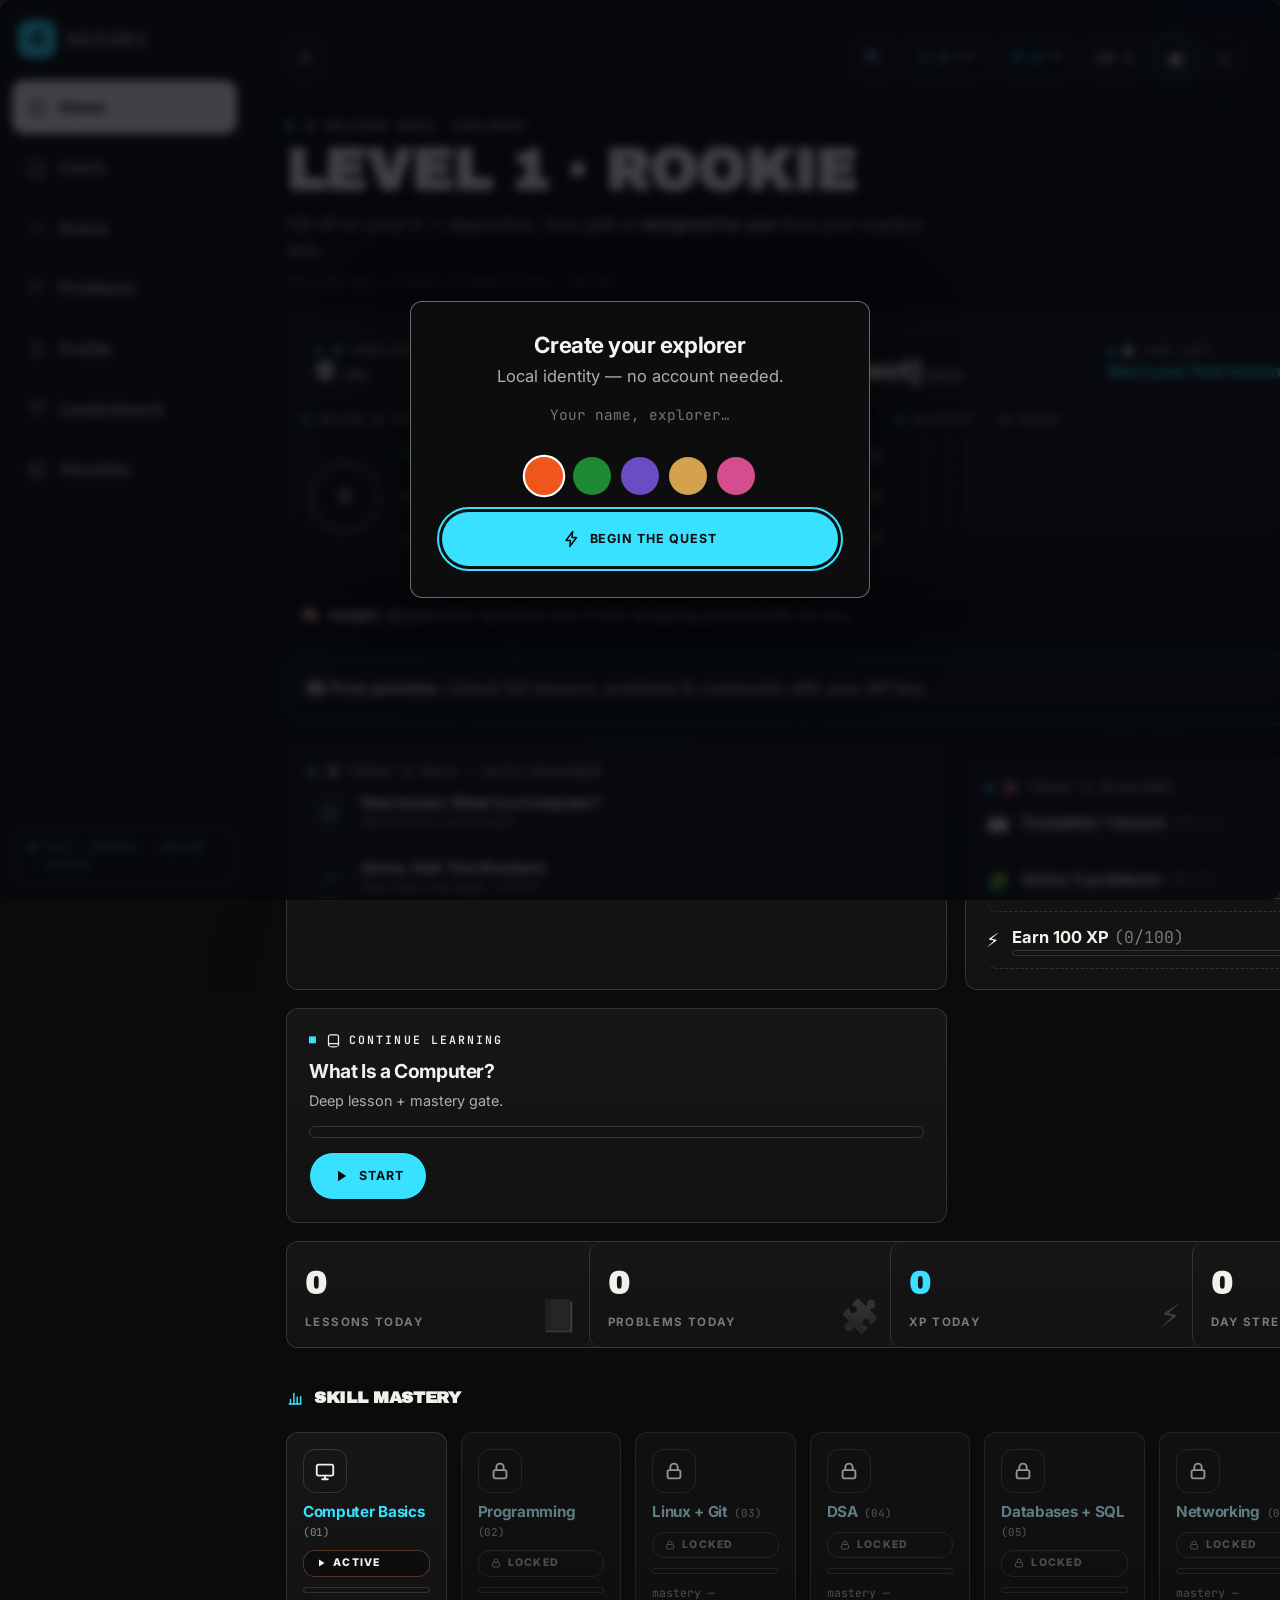
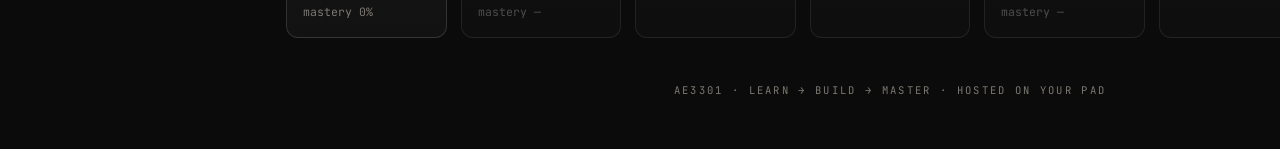
==== index.html @ 1d595b94 "Add visualization scripts to index.html Added additional script tags for visualization engines and a" ====
<!DOCTYPE html>
<html lang="en">
<head>
<meta charset="UTF-8" />
<meta name="viewport" content="width=device-width, initial-scale=1, viewport-fit=cover" />
<meta name="theme-color" content="#05070d" />
<meta name="description" content="IT QUEST — adaptive, visual, community-ready IT learning platform." />
<title>AE3301 — Learn. Build. Master.</title>
<link rel="icon" href="data:image/svg+xml,%3Csvg xmlns='http://www.w3.org/2000/svg' viewBox='0 0 48 48'%3E%3Cpath d='M24 3 42 13.5v21L24 45 6 34.5v-21z' fill='%230a1120' stroke='%2338e1ff' stroke-width='3'/%3E%3Cpath d='M26 12 16 26h6l-2 10 10-14h-6z' fill='%23ffc861'/%3E%3C/svg%3E" />
<link rel="preconnect" href="https://fonts.googleapis.com" />
<link rel="preconnect" href="https://fonts.gstatic.com" crossorigin />
<link href="https://fonts.googleapis.com/css2?family=Archivo+Black&family=Inter:wght@400;500;600;700;800&family=JetBrains+Mono:wght@500;700&display=swap" rel="stylesheet" />
<link rel="stylesheet" href="css/styles.css" />
<link rel="stylesheet" href="css/polish.css" /> 
<link rel="stylesheet" href="css/fix.css" />
</head>
<body>
<div id="app"></div>
<noscript>IT QUEST needs JavaScript enabled.</noscript>
<script>
window.addEventListener('error', function (e) {
  var d = document.createElement('div');
  d.style.cssText = 'position:fixed;left:12px;right:12px;bottom:12px;z-index:9999;background:#2a0f16;border:1px solid #ff5d73;color:#ffd7dd;padding:14px 16px;border-radius:12px;font:14px/1.5 monospace';
  d.textContent = 'ERROR: ' + (e.message || '?') + ' | file: ' + (e.filename || '?').split('/').pop() + ' | line ' + (e.lineno || '?');
  document.body.appendChild(d);
}, true);
</script>
<script>
setInterval(function(){ if(document.title.indexOf('IT QUEST')>-1){ document.title=document.title.replace('IT QUEST','AE3301'); } },400);
</script>
<script>
try{var k='itq2:save',d=JSON.parse(localStorage.getItem(k)||'null');if(d&&d.s&&d.s.accent==='#38e1ff'){d.s.accent='#f0561c';localStorage.setItem(k,JSON.stringify(d));}}catch(e){}
</script>
<script type="module" src="js/pages.js"></script>
<script type="module" src="js/social.js"></script>
<script type="module" src="js/community.js"></script>
<script src="js/fix.js"></script>
<script type="module" src="js/roadmap.js"></script>
<script type="module" src="js/missions.js"></script>
<script type="module" src="js/motion.js"></script>
<script type="module" src="js/palette.js"></script>
<script type="module" src="js/board.js"></script>
<script type="module" src="js/problems.js"></script>
<script type="module" src="js/lead2.js"></script>
<script type="module" src="js/live.js"></script>
<script type="module" src="js/gate.js"></script>
<script type="module" src="js/hub.js"></script>
<script type="module" src="js/toc.js"></script>
<script src="js/viz-engine.js"></script>
<script src="js/viz-array.js"></script>
<script src="js/viz-tree.js"></script>
<script src="js/viz-code.js"></script>
<script type="module" src="js/viz-algos.js"></script>
<script type="module" src="js/auth.js"></script>
</body>
</html>
---- css/styles.css ----
/* ============ IT QUEST v2 — design system (A) ============ */
:root{--bg0:#05070d;--bg1:#0a101c;--panel:#0e1626;--panel2:#101a2e;--panel3:#152238;--line:#1d2a42;--line2:#16233a;--ink:#e8eef7;--dim:#9fb0c8;--faint:#6f81a0;--cyan:#38e1ff;--blue:#3f7bff;--violet:#8b7bff;--gold:#ffc861;--green:#3ddc97;--red:#ff5d73;--flame:#ff9f43;--pink:#ff7ab8;--acc:#38e1ff;--fd:'Sora',system-ui,sans-serif;--fb:'Atkinson Hyperlegible',system-ui,sans-serif;--fm:'JetBrains Mono',ui-monospace,monospace;--r:16px;--touch:48px}
*{margin:0;padding:0;box-sizing:border-box}
body{background:var(--bg0);color:var(--ink);font-family:var(--fb);font-size:16.5px;line-height:1.6;min-height:100dvh;overflow-x:hidden}
body::before{content:"";position:fixed;inset:0;z-index:-2;pointer-events:none;background:radial-gradient(900px 520px at 12% -6%,rgba(56,225,255,.13),transparent 60%),radial-gradient(820px 520px at 96% 12%,rgba(139,123,255,.12),transparent 55%),radial-gradient(700px 620px at 50% 112%,rgba(61,220,151,.07),transparent 60%),linear-gradient(180deg,var(--bg0),var(--bg1))}
body::after{content:"";position:fixed;inset:0;z-index:-1;pointer-events:none;opacity:.5;background-image:linear-gradient(rgba(148,163,184,.045) 1px,transparent 1px),linear-gradient(90deg,rgba(148,163,184,.045) 1px,transparent 1px);background-size:48px 48px;mask-image:radial-gradient(ellipse 90% 70% at 50% 20%,#000 30%,transparent 100%);-webkit-mask-image:radial-gradient(ellipse 90% 70% at 50% 20%,#000 30%,transparent 100%)}
h1,h2,h3,h4{font-family:var(--fd);line-height:1.2}
a{color:var(--acc);text-decoration:none}
button{font:inherit;color:inherit}
.mono{font-family:var(--fm)}.muted{color:var(--dim)}.faint{color:var(--faint)}
.tm{color:var(--acc);font-weight:700}
:focus-visible{outline:2px solid #7cd7ff;outline-offset:2px;border-radius:6px}
.shell{display:grid;grid-template-columns:1fr;grid-template-rows:auto 1fr;min-height:100dvh}
main{padding:20px clamp(16px,3vw,36px) 100px;max-width:1240px;width:100%;margin:0 auto}
.page{animation:pageIn .35s ease both}
@keyframes pageIn{from{opacity:0;transform:translateY(12px)}}
.topbar{position:sticky;top:0;z-index:50;display:flex;align-items:center;gap:12px;padding:10px clamp(16px,3vw,36px);background:rgba(6,10,18,.85);backdrop-filter:blur(12px);-webkit-backdrop-filter:blur(12px);border-bottom:1px solid var(--line2)}
.mob-brand{display:flex;align-items:center;gap:10px;margin-right:auto}
.logo-mark{width:38px;height:38px}
.logo-text{font-family:var(--fd);font-weight:800;font-size:1.1rem;letter-spacing:.06em}
.logo-text em{font-style:normal;color:var(--acc)}
.hdr-chips{display:flex;align-items:center;gap:8px;margin-left:auto}
.chip{display:inline-flex;align-items:center;gap:6px;padding:8px 12px;border-radius:999px;font-weight:700;font-size:.9rem;background:var(--panel2);border:1px solid var(--line);min-height:40px}
.chip svg{width:16px;height:16px}
.chip-level{color:var(--acc)}.chip-xp{color:var(--gold)}.chip-streak{color:var(--flame)}
.chip-unit{font-size:.7rem;color:var(--faint)}
.avatar-btn{width:42px;height:42px;border-radius:50%;border:2px solid var(--acc);cursor:pointer;display:grid;place-items:center;font-size:1.2rem;background:var(--panel3)}
.sidebar{display:none}
.side-brand{display:none;align-items:center;gap:12px;padding:20px 18px 16px}
.side-nav{display:flex;flex-direction:column;gap:6px;padding:6px 12px}
.nav-link{display:flex;align-items:center;gap:12px;padding:13px 14px;border-radius:12px;color:var(--dim);font-weight:700;border:1px solid transparent;min-height:var(--touch);transition:.18s}
.nav-link svg{width:20px;height:20px}
.nav-link:hover{background:var(--panel2);color:var(--ink)}
.nav-link.active{background:linear-gradient(90deg,rgba(56,225,255,.14),transparent);color:var(--acc);border-color:rgba(56,225,255,.28)}
.bottomnav{position:fixed;bottom:0;left:0;right:0;z-index:60;display:grid;grid-template-columns:repeat(4,1fr);background:rgba(7,11,20,.94);backdrop-filter:blur(12px);border-top:1px solid var(--line2);padding-bottom:env(safe-area-inset-bottom)}
.bnav-link{display:flex;flex-direction:column;align-items:center;gap:3px;padding:9px 2px 8px;color:var(--faint);font-size:.64rem;font-weight:700;position:relative}
.bnav-link svg{width:21px;height:21px}
.bnav-link.active{color:var(--acc)}
.bnav-link.active::before{content:"";position:absolute;top:0;width:34px;height:3px;border-radius:0 0 4px 4px;background:var(--acc);box-shadow:0 0 12px var(--acc)}
@media (min-width:1000px){.shell{grid-template-columns:250px 1fr}.sidebar{display:flex;flex-direction:column;grid-row:1/3;position:sticky;top:0;height:100dvh;border-right:1px solid var(--line2)}.topbar{grid-column:2}main{grid-column:2;padding-bottom:40px}.mob-brand{display:none}.bottomnav{display:none}.side-brand{display:flex}}
.btn{display:inline-flex;align-items:center;justify-content:center;gap:9px;min-height:var(--touch);padding:12px 22px;border-radius:12px;border:1px solid transparent;font-family:var(--fd);font-weight:700;font-size:.95rem;cursor:pointer;position:relative;overflow:hidden;transition:transform .15s,box-shadow .2s,filter .2s}
.btn svg{width:18px;height:18px}
.btn:active{transform:scale(.97)}.btn:disabled{opacity:.5;cursor:not-allowed}
.btn::after{content:"";position:absolute;top:0;left:-60%;width:40%;height:100%;background:linear-gradient(100deg,transparent,rgba(255,255,255,.3),transparent);transform:skewX(-20deg);transition:left .5s;pointer-events:none}
.btn:hover::after{left:120%}
.btn-primary{background:linear-gradient(135deg,#31c4ff,#3f7bff);color:#04101e;box-shadow:0 4px 18px rgba(49,196,255,.25)}
.btn-primary:hover{filter:brightness(1.1);transform:translateY(-1px)}
.btn-gold{background:linear-gradient(135deg,#ffd27d,#ffab3d);color:#241300}
.btn-ghost{background:var(--panel2);border-color:var(--line);color:var(--ink)}
.btn-ghost:hover{border-color:#31445f}
.btn-danger{background:rgba(255,93,115,.12);border-color:rgba(255,93,115,.4);color:#ff8fa0}
.btn-lg{min-height:56px;padding:14px 30px;font-size:1.05rem;border-radius:14px}
.btn-sm{min-height:40px;padding:8px 16px;font-size:.85rem}
.btn-block{width:100%}
.card{background:linear-gradient(180deg,var(--panel),#0b1220);border:1px solid var(--line);border-radius:var(--r);padding:22px;transition:transform .25s,border-color .25s,box-shadow .25s}
.card.clickable{cursor:pointer}
.card.clickable:hover{transform:translateY(-3px);border-color:#2b3f61;box-shadow:0 14px 40px rgba(2,6,16,.6)}
.kicker{font-family:var(--fd);font-weight:800;font-size:.72rem;letter-spacing:.22em;text-transform:uppercase;color:var(--acc);display:flex;align-items:center;gap:8px}
.kicker svg{width:15px;height:15px}
.page-head{margin:8px 0 22px}
.page-head h1{font-size:clamp(1.5rem,2.6vw,2.1rem);font-weight:800;background:linear-gradient(100deg,#e8eef7 20%,#7cd7ff 55%,#8b7bff 90%);-webkit-background-clip:text;background-clip:text;-webkit-text-fill-color:transparent}
.page-head p{color:var(--dim);margin-top:6px;max-width:64ch}
.progress-bar{height:10px;border-radius:999px;background:var(--line2);overflow:hidden}
.progress-bar i{display:block;height:100%;border-radius:999px;background:linear-gradient(90deg,var(--acc),var(--blue));transition:width .5s}
.progress-bar.pb-gold i{background:linear-gradient(90deg,#ffd27d,#ffab3d)}
.progress-bar.pb-sm{height:6px}
.status-badge{display:inline-flex;align-items:center;gap:6px;padding:4px 11px;border-radius:999px;font-family:var(--fd);font-size:.66rem;font-weight:800;letter-spacing:.12em;border:1px solid;text-transform:uppercase;white-space:nowrap}
.status-badge svg{width:12px;height:12px}
.b-locked{color:#8291ab;border-color:#2a3a55}.b-open{color:var(--acc);border-color:rgba(56,225,255,.4)}
.b-progress{color:var(--gold);border-color:rgba(255,200,97,.4)}.b-done{color:var(--green);border-color:rgba(61,220,151,.4)}
.section-title{display:flex;align-items:center;gap:10px;margin:30px 0 14px;font-size:1.05rem;font-weight:800}
.section-title svg{width:18px;height:18px;color:var(--acc)}
/* (B) reveal + home + learn + lesson + questions + sims + arena + profile + fx */
.rv{opacity:0;transform:translateY(14px);transition:opacity .55s cubic-bezier(.2,.7,.3,1),transform .55s cubic-bezier(.2,.7,.3,1)}
.rv.on{opacity:1;transform:none}
.hero-grid{display:grid;gap:18px}
@media (min-width:860px){.hero-grid{grid-template-columns:1.25fr 1fr}}
.plan-card{border-color:rgba(56,225,255,.3)}
.plan-step{display:grid;grid-template-columns:auto 1fr auto;gap:12px;align-items:center;padding:12px 0;border-bottom:1px dashed var(--line)}
.plan-step:last-child{border-bottom:0}
.ps-ico{width:40px;height:40px;border-radius:12px;display:grid;place-items:center;background:var(--panel3);border:1px solid var(--line)}
.ps-ico svg{width:19px;height:19px;color:var(--acc)}
.plan-step h4{font-size:.95rem}
.plan-step .ps-why{font-size:.78rem;color:var(--faint)}
.stats-grid{display:grid;gap:14px;grid-template-columns:repeat(2,1fr)}
@media (min-width:860px){.stats-grid{grid-template-columns:repeat(4,1fr)}}
.stat-tile{padding:16px 18px;display:flex;flex-direction:column;gap:4px}
.stat-num{font-family:var(--fm);font-size:1.7rem;font-weight:700}
.stat-label{font-size:.72rem;letter-spacing:.12em;text-transform:uppercase;color:var(--faint);font-weight:700}
.st-xp .stat-num{color:var(--gold)}.st-streak .stat-num{color:var(--flame)}.st-lessons .stat-num{color:var(--acc)}.st-prob .stat-num{color:var(--violet)}
.skills-grid{display:grid;gap:14px;grid-template-columns:repeat(auto-fill,minmax(160px,1fr))}
.skill-tile{padding:16px;display:flex;flex-direction:column;gap:10px;position:relative}
.skill-tile.locked{filter:grayscale(.7);opacity:.6}
.skill-ico{width:44px;height:44px;border-radius:12px;display:grid;place-items:center;background:rgba(56,225,255,.1);border:1px solid rgba(56,225,255,.25);color:var(--acc)}
.skill-ico svg{width:22px;height:22px}
.mastery-line{font-family:var(--fm);font-size:.72rem;color:var(--faint)}
.lesson-list{display:flex;flex-direction:column;gap:10px}
.lesson-row{display:grid;grid-template-columns:44px 1fr auto;gap:14px;align-items:center;padding:14px 16px;border-radius:14px;border:1px solid var(--line);background:var(--panel)}
.lesson-row.clickable{cursor:pointer}.lesson-row.clickable:hover{border-color:rgba(56,225,255,.45);transform:translateX(4px)}
.lesson-row.current{border-color:rgba(56,225,255,.5);box-shadow:0 0 24px rgba(56,225,255,.1)}
.lesson-row.upcoming{opacity:.65}
.row-num{width:44px;height:44px;border-radius:12px;display:grid;place-items:center;font-family:var(--fm);font-weight:700;background:var(--panel3);border:1px solid var(--line)}
.row-num svg{width:18px;height:18px}
.lesson-row.done .row-num{color:var(--green);border-color:rgba(61,220,151,.4)}
.lesson-row h4{font-size:.98rem}
.lr-sub{font-size:.8rem;color:var(--faint)}
.crumbs{font-size:.8rem;color:var(--faint);letter-spacing:.08em;margin-bottom:8px;font-weight:700}
.lesson-title{font-size:clamp(1.5rem,3vw,2.2rem);font-weight:800;margin-bottom:6px}
.lesson-meta{display:flex;gap:14px;flex-wrap:wrap;color:var(--dim);font-size:.85rem;margin-bottom:26px}
.lesson-meta span{display:inline-flex;align-items:center;gap:6px}
.lesson-meta svg{width:15px;height:15px}
.lesson-body{display:flex;flex-direction:column;gap:20px;max-width:880px}
.block-card{padding:24px}
.blk-head{display:flex;align-items:center;gap:12px;margin-bottom:14px}
.blk-tag{font-family:var(--fm);font-size:.68rem;font-weight:700;letter-spacing:.1em;padding:5px 10px;border-radius:8px;color:#04101e;flex:none}
.blk-head h3{font-size:1.15rem}
.lesson-body p{margin-bottom:12px}.lesson-body p:last-child{margin-bottom:0}
.steps{list-style:none;counter-reset:st;display:flex;flex-direction:column;gap:10px}
.steps li{counter-increment:st;display:flex;gap:12px;align-items:flex-start}
.steps li::before{content:counter(st);flex:none;width:28px;height:28px;border-radius:50%;display:grid;place-items:center;font-family:var(--fm);font-size:.8rem;font-weight:700;background:rgba(56,225,255,.12);border:1px solid rgba(56,225,255,.4);color:var(--acc)}
.terms{display:grid;gap:12px;grid-template-columns:repeat(auto-fit,minmax(200px,1fr));margin-top:8px}
.term-card{background:var(--panel2);border:1px solid var(--line);border-radius:12px;padding:14px}
.term-card b{color:var(--acc)}
.term-card p{font-size:.88rem;color:var(--dim);margin-top:4px}
.callout{display:flex;gap:14px;padding:16px 18px;border-radius:14px;margin:14px 0;border:1px solid var(--line);background:var(--panel2)}
.callout .co-ico{flex:none;width:38px;height:38px;border-radius:10px;display:grid;place-items:center}
.callout .co-ico svg{width:20px;height:20px}
.callout h5{font-family:var(--fd);font-size:.76rem;letter-spacing:.16em;text-transform:uppercase;margin-bottom:4px}
.c-analogy{border-color:rgba(139,123,255,.35)}.c-analogy .co-ico{background:rgba(139,123,255,.15);color:var(--violet)}.c-analogy h5{color:var(--violet)}
.c-realworld{border-color:rgba(61,220,151,.35)}.c-realworld .co-ico{background:rgba(61,220,151,.13);color:var(--green)}.c-realworld h5{color:var(--green)}
.c-pitfall{border-color:rgba(255,93,115,.35)}.c-pitfall .co-ico{background:rgba(255,93,115,.12);color:var(--red)}.c-pitfall h5{color:var(--red)}
.c-deepdive{border-color:rgba(96,165,250,.35)}.c-deepdive .co-ico{background:rgba(96,165,250,.13);color:#60a5fa}.c-deepdive h5{color:#60a5fa}
.c-interview{border-color:rgba(255,200,97,.35)}.c-interview .co-ico{background:rgba(255,200,97,.13);color:var(--gold)}.c-interview h5{color:var(--gold)}
.summary-list{list-style:none;display:flex;flex-direction:column;gap:10px}
.summary-list li{display:flex;gap:11px}
.summary-list svg{width:18px;height:18px;color:var(--green);flex:none;margin-top:3px}
.gate-card{text-align:center;border-color:rgba(255,200,97,.4)}
.gate-card h3{margin:8px 0 6px}
.tier{font-family:var(--fd);font-size:.64rem;font-weight:800;letter-spacing:.12em;padding:4px 10px;border-radius:999px;border:1px solid}
.tier.concept{color:var(--green);border-color:rgba(61,220,151,.45)}
.tier.apply{color:var(--gold);border-color:rgba(255,200,97,.45)}
.tier.industrial{color:var(--red);border-color:rgba(255,93,115,.45)}
.q-card{margin-bottom:14px}
.q-opts{display:flex;flex-direction:column;gap:9px;margin-top:12px}
.q-opt{text-align:left;padding:13px 16px;border-radius:12px;border:1px solid var(--line);background:var(--panel2);cursor:pointer;font-weight:700;font-size:.93rem;min-height:var(--touch)}
.q-opt:hover{border-color:#3a4f74}
.q-opt.correct{border-color:var(--green);background:rgba(61,220,151,.13);color:var(--green)}
.q-opt.wrong{border-color:var(--red);background:rgba(255,93,115,.12);animation:shake .35s}
@keyframes shake{25%{transform:translateX(-5px)}75%{transform:translateX(5px)}}
.q-opts.answered .q-opt{pointer-events:none;opacity:.75}
.q-opts.answered .q-opt.correct{opacity:1}
.q-feed{margin-top:12px;padding:12px 14px;border-radius:10px;font-size:.9rem;display:none}
.q-feed.show{display:block;animation:pageIn .3s both}
.q-feed.good{background:rgba(61,220,151,.08);border:1px solid rgba(61,220,151,.3)}
.q-feed.bad{background:rgba(255,93,115,.08);border:1px solid rgba(255,93,115,.3)}
.q-hint{margin-top:10px}
.sim-machine{display:grid;grid-template-columns:1fr auto 1.1fr auto 1fr;gap:8px;align-items:stretch;position:relative;margin:14px 0}
@media (max-width:680px){.sim-machine{grid-template-columns:1fr}.sim-arrow{transform:rotate(90deg);justify-self:center}}
.sim-station{border:1px solid var(--line);border-radius:14px;background:var(--panel2);padding:12px;min-height:110px;display:flex;flex-direction:column;align-items:center;gap:8px;justify-content:center;text-align:center}
.station-cap{font-family:var(--fd);font-size:.62rem;font-weight:800;letter-spacing:.2em;color:var(--faint)}
.sim-slot{min-height:44px;display:grid;place-items:center;font-size:1.6rem}
.sim-arrow{align-self:center;color:var(--faint)}.sim-arrow svg{width:24px;height:24px}
.st-cpu{border-color:rgba(56,225,255,.35)}.st-cpu .station-cap{color:var(--acc)}
.cpu-core{width:46px;height:46px;border-radius:12px;display:grid;place-items:center;background:rgba(56,225,255,.1);border:1px solid rgba(56,225,255,.35);color:var(--acc)}
.cpu-core svg{width:24px;height:24px}
.st-cpu.working .cpu-core{animation:pulse 1s infinite;box-shadow:0 0 22px rgba(56,225,255,.5)}
@keyframes pulse{50%{transform:scale(1.1)}}
.cpu-status{font-family:var(--fm);font-size:.72rem;color:var(--dim);min-height:1.2em}
.sim-token{position:absolute;top:-14px;left:8%;font-size:1.5rem;z-index:3;transition:left .8s cubic-bezier(.5,0,.3,1),opacity .4s}
.sim-token.pos-cpu{left:46%}.sim-token.pos-out{left:82%}.sim-token.hide{opacity:0}
.mem-grid{display:grid;grid-template-columns:1fr 1fr;gap:12px;margin:14px 0}
.mem-box{border:1px solid var(--line);border-radius:14px;padding:14px;background:var(--panel2);text-align:center}
.mem-box h5{font-size:.8rem;letter-spacing:.14em;margin-bottom:10px}
.mem-cells{display:grid;grid-template-columns:repeat(4,1fr);gap:6px}
.mem-cell{height:34px;border-radius:8px;border:1px solid var(--line);display:grid;place-items:center;font-size:1rem;background:var(--panel3);transition:.3s}
.mem-cell.full{border-color:rgba(56,225,255,.5);background:rgba(56,225,255,.12)}
.power-row{display:flex;align-items:center;gap:12px;justify-content:center;margin-top:6px;flex-wrap:wrap}
.code-box{width:100%;min-height:220px;background:#0a0f1a;border:1px solid var(--line);border-radius:14px;color:#d7e3f4;font-family:var(--fm);font-size:.9rem;line-height:1.5;padding:14px;white-space:pre;overflow:auto;resize:vertical;tab-size:2}
.code-box:focus{outline:2px solid var(--acc)}
.console{margin-top:12px;background:#070b12;border:1px solid var(--line2);border-radius:12px;padding:12px;font-family:var(--fm);font-size:.8rem;min-height:60px;white-space:pre-wrap;color:#9fb0c8}
.test-row{display:flex;gap:10px;align-items:center;padding:9px 12px;border-radius:10px;border:1px solid var(--line);margin-top:8px;font-family:var(--fm);font-size:.8rem}
.test-row.pass{border-color:rgba(61,220,151,.4);color:var(--green)}
.test-row.fail{border-color:rgba(255,93,115,.4);color:var(--red)}
.test-row svg{width:15px;height:15px;flex:none}
.profile-head{display:flex;gap:20px;align-items:center;flex-wrap:wrap}
.ava-big{width:96px;height:96px;border-radius:50%;display:grid;place-items:center;font-size:2.6rem;background:var(--panel3);border:3px solid var(--acc);box-shadow:0 0 30px rgba(56,225,255,.25);flex:none}
.swatches{display:flex;gap:10px;flex-wrap:wrap}
.swatch{width:38px;height:38px;border-radius:50%;cursor:pointer;border:2px solid transparent;transition:.2s}
.swatch:hover{transform:scale(1.12)}
.swatch.sel{border-color:#fff;transform:scale(1.12)}
.slots{display:flex;gap:10px;flex-wrap:wrap}
.slot{width:56px;height:56px;border-radius:14px;display:grid;place-items:center;background:var(--panel3);border:1px dashed #2a3a55;color:var(--faint)}
.slot.filled{border-style:solid;border-color:rgba(255,200,97,.5);color:var(--gold)}
.slot svg{width:24px;height:24px}
.ach-pick{display:flex;gap:10px;flex-wrap:wrap;margin-top:12px}
.ach-chip{display:inline-flex;align-items:center;gap:7px;padding:8px 13px;border-radius:999px;border:1px solid var(--line);background:var(--panel2);cursor:pointer;font-size:.8rem;font-weight:700}
.ach-chip.on{border-color:rgba(255,200,97,.55);color:var(--gold)}
.ach-chip svg{width:15px;height:15px}
#toasts{position:fixed;z-index:120;right:16px;bottom:86px;display:flex;flex-direction:column;gap:10px;max-width:min(360px,calc(100vw - 32px))}
@media (min-width:1000px){#toasts{bottom:20px;right:20px}}
.toast{display:flex;gap:12px;align-items:center;padding:13px 16px;border-radius:14px;background:rgba(14,22,38,.95);border:1px solid var(--line);box-shadow:0 10px 30px rgba(2,6,16,.55);animation:toastIn .35s cubic-bezier(.2,.9,.3,1.2) both;font-size:.9rem;font-weight:700}
.toast svg{width:20px;height:20px;flex:none}
.toast.t-success{border-color:rgba(61,220,151,.5)}.toast.t-success svg{color:var(--green)}
.toast.t-info svg{color:var(--acc)}
.toast.t-ach{border-color:rgba(255,200,97,.55)}.toast.t-ach svg{color:var(--gold)}
.toast small{display:block;font-weight:400;color:var(--dim)}
@keyframes toastIn{from{opacity:0;transform:translateY(16px) scale(.95)}}
.toast.out{opacity:0;transform:translateX(20px);transition:.3s}
.xp-float{position:fixed;z-index:160;font-family:var(--fd);font-weight:800;color:var(--gold);font-size:1.15rem;text-shadow:0 0 18px rgba(255,200,97,.8);pointer-events:none;animation:xpFloat 1.3s ease-out forwards;white-space:nowrap;transform:translateX(-50%)}
@keyframes xpFloat{from{opacity:0;transform:translate(-50%,6px) scale(.8)}20%{opacity:1;transform:translate(-50%,0) scale(1.1)}to{opacity:0;transform:translate(-50%,-42px)}}
.overlay{position:fixed;inset:0;z-index:140;display:grid;place-items:center;padding:20px;background:rgba(3,6,12,.75);backdrop-filter:blur(5px);animation:fadeIn .25s both}
@keyframes fadeIn{from{opacity:0}}
.modal-card{width:min(460px,100%);padding:30px;text-align:center;background:linear-gradient(180deg,#101a2e,#0b1220);border:1px solid rgba(255,200,97,.4);border-radius:22px;box-shadow:0 30px 80px rgba(0,0,0,.6);animation:popIn .4s cubic-bezier(.2,.9,.3,1.25) both}
@keyframes popIn{from{opacity:0;transform:scale(.8) translateY(20px)}}
.modal-card h3{font-size:1.4rem;margin:12px 0 4px}
.check-ring{width:92px;height:92px;margin:0 auto}
.check-ring circle{fill:none;stroke:var(--green);stroke-width:4;stroke-dasharray:277;stroke-dashoffset:277;animation:draw .8s ease forwards}
.check-ring path{fill:none;stroke:var(--green);stroke-width:5;stroke-linecap:round;stroke-dasharray:60;stroke-dashoffset:60;animation:draw .5s .5s ease forwards}
@keyframes draw{to{stroke-dashoffset:0}}
.reward-lines{margin:14px 0;display:flex;flex-direction:column;gap:7px}
.reward-lines div{display:flex;justify-content:center;gap:8px;align-items:center;font-weight:700}
.reward-lines svg{width:16px;height:16px;color:var(--gold)}
.lvlup-card{border-color:rgba(56,225,255,.55)}
.lvlup-card .lu-level{font-family:var(--fd);font-weight:800;font-size:4rem;color:var(--acc);text-shadow:0 0 40px rgba(56,225,255,.6)}
.lvlup-card .lu-kicker{letter-spacing:.34em;color:var(--dim);font-weight:800;font-size:.78rem}
.lvlup-card .lu-title{color:var(--gold);font-family:var(--fd);font-weight:800;letter-spacing:.14em;margin-top:6px}
.confetti{position:absolute;inset:0;pointer-events:none;overflow:hidden}
.confetti span{position:absolute;top:-10px;width:8px;height:12px;border-radius:2px;background:var(--c);animation:confFall var(--dur) ease-in forwards}
@keyframes confFall{to{transform:translate(var(--dx),540px) rotate(var(--rot));opacity:0}}
.cp-actions{display:flex;gap:12px;justify-content:center;flex-wrap:wrap;margin-top:16px}
.back-link{display:inline-flex;align-items:center;gap:8px;color:var(--dim);font-weight:700;font-size:.9rem;margin-bottom:16px;min-height:44px}
.back-link svg{width:18px;height:18px}
.empty-note{color:var(--faint);font-size:.9rem;padding:14px;border:1px dashed #2a3a55;border-radius:12px;text-align:center}
@media (prefers-reduced-motion:reduce){*,*::before,*::after{animation-duration:.01ms!important;transition-duration:.01ms!important}.rv{opacity:1;transform:none}}
@media (min-width:1000px){.side-brand{display:flex}}
---- css/polish.css ----
/* IT QUEST v2 — PREMIUM NEUTRAL THEME (warm dark, Claude-inspired). Loads last. */
:root{--bg0:#161514;--bg1:#1b1a19;--panel:#1f1e1c;--panel2:#242322;--panel3:#2a2927;--line:rgba(255,255,255,.08);--line2:rgba(255,255,255,.06);--ink:#f2f0ea;--dim:#b6b1a8;--faint:#87837a;--acc:#d97757;--cyan:#d97757;--blue:#c15f3c;--violet:#9d92b8;--gold:#c8a468;--green:#84a98c;--red:#c47b7b;--flame:#c98555;--pink:#b78f9d}
body::before{background:radial-gradient(900px 520px at 12% -6%,rgba(217,119,87,.06),transparent 60%),radial-gradient(820px 520px at 96% 12%,rgba(255,255,255,.03),transparent 55%),linear-gradient(180deg,var(--bg0),var(--bg1))}
body::after{opacity:.35;background-image:linear-gradient(rgba(255,255,255,.03) 1px,transparent 1px),linear-gradient(90deg,rgba(255,255,255,.03) 1px,transparent 1px)}
#app::before,#app::after{content:"";position:fixed;border-radius:50%;filter:blur(80px);z-index:-1;pointer-events:none}
#app::before{width:420px;height:420px;left:-140px;top:-140px;background:#d97757;opacity:.08}
#app::after{width:380px;height:380px;right:-120px;bottom:-140px;background:#8a867e;opacity:.06}
::-webkit-scrollbar{width:10px;height:10px}
::-webkit-scrollbar-thumb{background:#3a3835;border-radius:99px;border:3px solid var(--bg0)}
::-webkit-scrollbar-track{background:transparent}
::selection{background:rgba(217,119,87,.3)}
:focus-visible{outline:2px solid #e08b6d;outline-offset:2px}
.logo-mark{filter:drop-shadow(0 0 8px rgba(217,119,87,.25))}
.logo-mark path:first-child{stroke:var(--acc)}
.logo-mark path:last-child{fill:var(--gold)}
.topbar{background:rgba(22,21,20,.85)}
.topbar::after{content:"";position:absolute;left:0;right:0;bottom:-1px;height:1px;background:linear-gradient(90deg,transparent,rgba(217,119,87,.3),transparent)}
.chip{background:rgba(255,255,255,.04);border-color:var(--line);box-shadow:none;backdrop-filter:blur(8px)}
.avatar-btn{border-width:1px;box-shadow:none}
.ava-big{border-width:1px;box-shadow:none}
.sidebar::after{content:"● PAD-7 SERVER · ONLINE";margin:auto 14px 14px;padding:12px 14px;border:1px solid var(--line);border-radius:14px;background:linear-gradient(180deg,var(--panel),var(--bg1));font-family:var(--fm);font-size:.66rem;letter-spacing:.16em;color:var(--green);animation:led 2.4s infinite}
@keyframes led{50%{opacity:.55}}
.nav-link{position:relative}
.nav-link.active{background:rgba(217,119,87,.10);border-color:rgba(217,119,87,.22)}
.nav-link.active::before{content:"";position:absolute;left:0;top:22%;bottom:22%;width:3px;border-radius:99px;background:var(--acc)}
.nav-link:hover{transform:translateX(3px)}
.bnav-link.active::before{background:var(--acc);box-shadow:none}
.card{border-color:var(--line);box-shadow:inset 0 1px 0 rgba(255,255,255,.03)}
h1,h2,h3{letter-spacing:-.02em}
.page-head h1{font-size:clamp(1.8rem,3.2vw,2.6rem);background:linear-gradient(100deg,#f2f0ea 30%,#cfc9bc);-webkit-background-clip:text;background-clip:text}
.progress-bar{background:rgba(255,255,255,.06)}
.progress-bar i{background:linear-gradient(90deg,#e08b6d,#d97757)}
.progress-bar.pb-gold i{background:linear-gradient(90deg,#d9b36a,#c8a468)}
.btn{box-shadow:none}
.btn-primary{background:linear-gradient(180deg,#e08b6d,#d97757);box-shadow:0 4px 14px rgba(0,0,0,.3)}
.btn-gold{background:linear-gradient(180deg,#d9b36a,#c8a468);box-shadow:0 4px 14px rgba(0,0,0,.3)}
.status-badge.b-open{color:var(--acc);border-color:rgba(217,119,87,.35)}
.status-badge.b-progress{color:var(--gold);border-color:rgba(200,164,104,.35)}
.status-badge.b-done{color:var(--green);border-color:rgba(132,169,140,.35)}
.status-badge.b-locked{color:var(--faint);border-color:var(--line)}
.tier.concept{color:var(--green);border-color:rgba(132,169,140,.35)}
.tier.apply{color:var(--gold);border-color:rgba(200,164,104,.35)}
.tier.industrial{color:var(--red);border-color:rgba(196,123,123,.35)}
.plan-card{border-color:var(--line)}
.plan-step{transition:.2s}
.plan-step:hover{transform:translateX(4px)}
.ps-ico{background:rgba(255,255,255,.04);border-color:var(--line)}
.stat-tile{position:relative;overflow:hidden}
.stat-tile::after{position:absolute;right:10px;bottom:6px;font-size:2rem;opacity:.10}
.st-xp::after{content:"⚡"}.st-streak::after{content:"🔥"}.st-lessons::after{content:"📘"}.st-prob::after{content:"🧩"}
.st-xp .stat-num{color:var(--gold)}.st-streak .stat-num{color:var(--flame)}.st-lessons .stat-num{color:var(--acc)}.st-prob .stat-num{color:var(--blue)}
.skill-ico{background:rgba(255,255,255,.04);border-color:var(--line)}
.skill-tile::after{content:"";position:absolute;inset:0;background:radial-gradient(200px 120px at 50% 0,rgba(217,119,87,.08),transparent);opacity:0;transition:.3s;pointer-events:none}
.skill-tile:hover::after{opacity:1}
.lesson-row.current{border-color:rgba(217,119,87,.35);box-shadow:none}
.steps li::before{background:rgba(255,255,255,.05);border-color:var(--line);color:var(--dim)}
.blk-tag{background:rgba(255,255,255,.06)!important;color:var(--dim)!important}
.callout.c-analogy{border-color:rgba(157,146,184,.3)}.callout.c-analogy .co-ico{background:rgba(157,146,184,.12);color:var(--violet)}.callout.c-analogy h5{color:var(--violet)}
.callout.c-realworld{border-color:rgba(132,169,140,.3)}.callout.c-realworld .co-ico{background:rgba(132,169,140,.12);color:var(--green)}.callout.c-realworld h5{color:var(--green)}
.callout.c-pitfall{border-color:rgba(196,123,123,.3)}.callout.c-pitfall .co-ico{background:rgba(196,123,123,.12);color:var(--red)}.callout.c-pitfall h5{color:var(--red)}
.callout.c-deepdive{border-color:rgba(125,149,181,.3)}.callout.c-deepdive .co-ico{background:rgba(125,149,181,.12);color:var(--blue)}.callout.c-deepdive h5{color:var(--blue)}
.callout.c-interview{border-color:rgba(200,164,104,.3)}.callout.c-interview .co-ico{background:rgba(200,164,104,.12);color:var(--gold)}.callout.c-interview h5{color:var(--gold)}
.gate-card{border-color:var(--line);background:radial-gradient(400px 200px at 50% 0,rgba(200,164,104,.06),transparent),linear-gradient(180deg,var(--panel),var(--bg1))}
.q-opt.correct{border-color:rgba(132,169,140,.45);background:rgba(132,169,140,.10);color:var(--green)}
.q-opt.wrong{border-color:rgba(196,123,123,.45);background:rgba(196,123,123,.10)}
.q-feed.good{background:rgba(132,169,140,.08);border-color:rgba(132,169,140,.3)}
.q-feed.bad{background:rgba(196,123,123,.08);border-color:rgba(196,123,123,.3)}
.cpu-core{background:rgba(217,119,87,.10);border-color:rgba(217,119,87,.35);color:var(--acc)}
.st-cpu{border-color:rgba(217,119,87,.3)}
.st-cpu.working .cpu-core{box-shadow:0 0 18px rgba(217,119,87,.35)}
.mem-cell.full{border-color:rgba(217,119,87,.4);background:rgba(217,119,87,.10)}
.card[data-prob]::before{content:"JAVASCRIPT · SEALED WEB-WORKER JUDGE";display:block;font-family:var(--fm);font-size:.62rem;letter-spacing:.18em;color:var(--faint);margin-bottom:10px}
.code-box{background:#191817;border-color:var(--line);box-shadow:inset 0 2px 10px rgba(0,0,0,.35)}
.code-box:focus{box-shadow:inset 0 2px 10px rgba(0,0,0,.35),0 0 0 1px var(--acc)}
.console{background:#141312;border-color:var(--line2)}
.test-row.pass{border-color:rgba(132,169,140,.4);color:var(--green)}
.test-row.fail{border-color:rgba(196,123,123,.4);color:var(--red)}
.slot.filled{border-color:rgba(200,164,104,.4)}
.ach-chip.on{border-color:rgba(200,164,104,.45);color:var(--gold)}
.xp-float{color:var(--gold);text-shadow:0 0 12px rgba(200,164,104,.4)}
.modal-card{border-color:rgba(255,255,255,.12)}
.lvlup-card{border-color:rgba(217,119,87,.4)}
.lvlup-card .lu-level{color:var(--acc);text-shadow:0 0 30px rgba(217,119,87,.35)}
.check-ring circle,.check-ring path{stroke:var(--green)}
.toast{background:rgba(31,30,28,.95);border-color:var(--line)}
.toast.t-success{border-color:rgba(132,169,140,.4)}
.toast.t-ach{border-color:rgba(200,164,104,.4)}
main::after{content:"IT QUEST v2 · LEARN → BUILD → MASTER · HOSTED ON YOUR PAD";display:block;text-align:center;margin:44px 0 10px;font-family:var(--fm);font-size:.66rem;letter-spacing:.22em;color:var(--faint)}
html{scroll-padding-top:80px}
/* AE3301 rebrand + premium typography */
:root{--fd:'Fraunces',Georgia,serif;--fb:'Inter',system-ui,sans-serif}
.logo-mark{display:none}
.side-brand::before,.mob-brand::before{content:"Æ";flex:none;width:38px;height:38px;border-radius:12px;display:grid;place-items:center;font-family:var(--fb);font-weight:700;font-size:1.15rem;background:linear-gradient(135deg,#e08b6d,#c15f3c);color:#161514}
.logo-text{font-size:0!important}
.logo-text::before{content:"AE3301";font-family:var(--fm);font-weight:700;font-size:1.02rem;letter-spacing:.22em;color:var(--ink)}
.logo-text em{display:none}
h1,h2,h3{font-family:var(--fd);font-weight:600;letter-spacing:0}
.page-head h1{background:none;-webkit-background-clip:initial;background-clip:initial;-webkit-text-fill-color:var(--ink);font-size:clamp(2rem,3.6vw,2.9rem)}
.btn,.kicker,.status-badge,.tier,h4{font-family:var(--fb)}
.kicker{letter-spacing:.18em}
.avatar-btn{background:radial-gradient(circle at 35% 30%,#2e2c29,#1f1e1c)}
.ava-big{background:radial-gradient(circle at 35% 30%,#2e2c29,#1f1e1c)}
main::after{content:"AE3301 · LEARN → BUILD → MASTER · HOSTED ON YOUR PAD"}
.sidebar::after{content:"● PAD-7 SERVER · ONLINE · AE3301"}
/* v3 — CLEAN NEUTRAL: flat grays, white text, Inter only (Claude app feel) */
:root{--bg0:#121212;--bg1:#151515;--panel:#1b1b1b;--panel2:#202020;--panel3:#262626;--line:rgba(255,255,255,.07);--line2:rgba(255,255,255,.05);--ink:#ececec;--dim:#a6a6a6;--faint:#757575;--fd:'Inter',system-ui,sans-serif;--fb:'Inter',system-ui,sans-serif;--acc:#d97757;--gold:#d4a24e;--green:#74b98e;--red:#d47c7c;--flame:#d98d5f;--blue:#8aa5c4;--violet:#a79dc0;--pink:#c393a6}
body{background:var(--bg0)}
body::before{background:linear-gradient(180deg,#141414,#101010)}
body::after{display:none}
#app::before,#app::after{display:none}
h1,h2,h3,h4{font-family:var(--fd);font-weight:700;letter-spacing:-.02em}
.page-head h1{font-size:clamp(1.9rem,3.4vw,2.7rem);letter-spacing:-.03em}
.btn{font-family:var(--fb);letter-spacing:0}
.kicker{font-family:var(--fb);font-weight:600}
.logo-text::before{color:var(--ink)}
.topbar{background:rgba(18,18,18,.86)}
.chip{background:rgba(255,255,255,.05)}
.card{background:linear-gradient(180deg,var(--panel),#181818)}
.code-box{background:#161616}
.console{background:#101010}
.avatar-btn,.ava-big{background:#232323}
::-webkit-scrollbar-thumb{background:#333;border-color:var(--bg0)}
::selection{background:rgba(217,119,87,.28)}
main::after{color:var(--faint)}
/* v4 — SWISS BRUTALIST EDITORIAL (noth.in / PK): paper + ink + orange + acid */
:root{--bg0:#f4f4f2;--bg1:#efefec;--panel:#fbfbf9;--panel2:#f1f1ee;--panel3:#e8e8e4;--line:rgba(13,13,13,.2);--line2:rgba(13,13,13,.12);--ink:#0d0d0d;--dim:#4c4c49;--faint:#80807b;--acc:#f0561c;--gold:#f0561c;--green:#1f8a34;--red:#d43d2a;--flame:#f0561c;--blue:#2456c4;--violet:#6a4dc4;--pink:#d44d8f;--fd:'Archivo Black','Inter',sans-serif;--fb:'Inter',system-ui,sans-serif}
body{background:var(--bg0)}
body::before{display:none}
body::after{display:block;content:"AE3301";background:none;mask-image:none;-webkit-mask-image:none;opacity:1;left:0;right:0;bottom:-3vw;font-family:var(--fd);font-size:21vw;line-height:1;color:transparent;-webkit-text-stroke:1.5px rgba(13,13,13,.08)}
#app::before,#app::after{display:none}
*{border-radius:0!important}
.btn{border-radius:999px!important;font-family:var(--fb);font-weight:700;letter-spacing:.08em;text-transform:uppercase;font-size:.78rem;box-shadow:none}
.btn::after{display:none}
.btn-primary{background:var(--acc);color:#0d0d0d;border:1px solid #0d0d0d}
.btn-gold{background:#0d0d0d;color:#f4f4f2;border:1px solid #0d0d0d}
.btn-ghost{background:transparent;color:#0d0d0d;border:1px solid rgba(13,13,13,.45)}
.btn-danger{background:transparent;border:1px solid var(--red);color:var(--red)}
.swatch{border-radius:50%!important}
.steps li::before{border-radius:50%!important;background:transparent;border:1px solid #0d0d0d;color:#0d0d0d}
.topbar{background:#0d0d0d}
.topbar::after{display:none}
.chip{background:transparent;border:1px solid rgba(244,244,242,.35);color:#f4f4f2}
.chip-xp{color:var(--acc)}.chip-streak{color:#8ee37f}
.avatar-btn{background:#1a1a1a;border:1px solid rgba(244,244,242,.4)}
.side-brand::before,.mob-brand::before{background:var(--acc);color:#0d0d0d}
.logo-text::before{color:#f4f4f2}
.sidebar{background:#0d0d0d}
.nav-link{color:rgba(244,244,242,.7)}
.nav-link:hover{transform:none;color:#f4f4f2}
.nav-link.active{background:#f4f4f2;color:#0d0d0d;border-color:#f4f4f2}
.nav-link.active::before{display:none}
.sidebar::after{background:transparent;border-color:rgba(244,244,242,.25);color:#8ee37f}
.bottomnav{background:#0d0d0d}
.bnav-link{color:rgba(244,244,242,.6)}
.bnav-link.active{color:var(--acc)}
.card{background:var(--panel);border:1px solid var(--line);box-shadow:none}
.card.clickable:hover{transform:none;box-shadow:5px 5px 0 #0d0d0d;border-color:#0d0d0d}
.page-head h1,.lesson-title{font-family:var(--fd);text-transform:uppercase;background:none;-webkit-background-clip:initial;-webkit-text-fill-color:var(--ink);letter-spacing:0;font-size:clamp(2rem,4.5vw,3.6rem)}
h3,h4{font-family:var(--fb);font-weight:700}
.kicker{font-family:var(--fm);color:#0d0d0d}
.kicker::before{content:"■ ";color:var(--acc)}
.progress-bar{background:transparent;border:1px solid var(--line);height:12px}
.progress-bar i{background:var(--acc)}
.progress-bar.pb-gold i{background:#0d0d0d}
.stat-num{font-family:var(--fd);font-size:2rem;color:#0d0d0d!important}
.st-xp .stat-num{color:var(--acc)!important}
.stat-tile::after{filter:grayscale(1);opacity:.18}
.skill-ico{background:transparent;border:1px solid var(--line);color:#0d0d0d}
.skill-tile:hover::after{display:none}
.lesson-row{background:var(--panel);border:1px solid var(--line)}
.lesson-row.current{background:#0d0d0d;border-color:#0d0d0d;box-shadow:none}
.lesson-row.current h4,.lesson-row.current .lr-sub{color:#f4f4f2}
.lesson-row.current .row-num{background:transparent;border-color:rgba(244,244,242,.4);color:#8ee37f}
.row-num{background:transparent;border:1px solid var(--line)}
.blk-tag{background:#0d0d0d!important;color:#f4f4f2!important}
.callout,.callout.c-analogy,.callout.c-realworld,.callout.c-pitfall,.callout.c-deepdive,.callout.c-interview{background:var(--panel2);border:1px solid var(--line);border-left:4px solid #0d0d0d}
.callout .co-ico{background:transparent;border:1px solid var(--line);color:#0d0d0d}
.callout h5{color:#0d0d0d}
.gate-card{background:#0d0d0d;border:1px solid #0d0d0d}
.gate-card h3{color:#f4f4f2}
.gate-card .muted{color:rgba(244,244,242,.7)}
.gate-card .kicker{color:#f4f4f2}
.gate-card .kicker::before{color:#8ee37f}
.q-opt{background:var(--panel);border:1px solid var(--line);color:#0d0d0d}
.q-opt.correct{background:#8ee37f;border:1px solid #0d0d0d;color:#0d0d0d}
.q-opt.wrong{background:transparent;border:1px solid var(--red);color:var(--red)}
.q-feed.good{background:rgba(142,227,127,.3);border:1px solid #0d0d0d;color:#0d0d0d}
.q-feed.bad{background:transparent;border:1px solid var(--red);color:var(--red)}
.tier{border:1px solid #0d0d0d;color:#0d0d0d}
.code-box{background:#0d0d0d;color:#f4f4f2;border:1px solid #0d0d0d;box-shadow:none}
.code-box:focus{box-shadow:5px 5px 0 var(--acc)}
.console{background:#0d0d0d;color:#8ee37f;border:1px solid #0d0d0d}
.test-row{border:1px solid var(--line);color:#0d0d0d}
.test-row.pass{background:#8ee37f;border:1px solid #0d0d0d;color:#0d0d0d}
.test-row.fail{border:1px solid var(--red);color:var(--red)}
.cpu-core{background:transparent;border:1px solid #0d0d0d;color:#0d0d0d}
.st-cpu{border:1px solid #0d0d0d}
.st-cpu.working .cpu-core{box-shadow:5px 5px 0 var(--acc)}
.mem-cell{background:transparent;border:1px solid var(--line)}
.mem-cell.full{background:#0d0d0d;border-color:#0d0d0d}
.sim-station{background:var(--panel2);border:1px solid var(--line)}
.status-badge{border:1px solid #0d0d0d;color:#0d0d0d}
.status-badge.b-locked{color:var(--faint);border-color:var(--line)}
.status-badge.b-done{background:#8ee37f}
.status-badge.b-open{background:#0d0d0d;color:#f4f4f2}
.status-badge.b-progress{background:var(--acc);color:#0d0d0d}
.ach-chip{background:transparent;border:1px solid var(--line);color:#0d0d0d}
.ach-chip.on{background:#0d0d0d;color:#8ee37f;border-color:#0d0d0d}
.slot{border:1px dashed var(--faint)}
.slot.filled{background:#8ee37f;border:1px solid #0d0d0d;color:#0d0d0d}
.ava-big{background:#0d0d0d;border:1px solid #0d0d0d}
.plan-card{background:#0d0d0d;border:1px solid #0d0d0d}
.plan-card .kicker{color:#f4f4f2}
.plan-card .kicker::before{color:#8ee37f}
.plan-card h4{color:#f4f4f2}
.plan-card .ps-why{color:rgba(244,244,242,.6)}
.plan-step{border-bottom:1px dashed rgba(244,244,242,.25)}
.ps-ico{background:transparent;border:1px solid rgba(244,244,242,.35)}
.ps-ico svg{color:#8ee37f}
.xp-float{color:var(--acc);text-shadow:none}
.toast{background:#0d0d0d;color:#f4f4f2;border:1px solid #0d0d0d}
.modal-card{background:#0d0d0d;color:#f4f4f2;border:1px solid rgba(244,244,242,.4)}
.modal-card .muted{color:rgba(244,244,242,.7)}
.lvlup-card .lu-level{color:var(--acc);text-shadow:none}
.check-ring circle,.check-ring path{stroke:#8ee37f}
::selection{background:var(--acc);color:#0d0d0d}
::-webkit-scrollbar-thumb{background:#0d0d0d;border-color:var(--bg0)}
:focus-visible{outline:2px solid var(--acc)}
main::after{color:var(--faint)}
/* v5 — SOFTENED EDITORIAL + PRO DASHBOARD + MOTION */
:root{--line:rgba(13,13,13,.12);--line2:rgba(13,13,13,.08)}
*{border-radius:12px!important}
.btn{border-radius:999px!important}
.progress-bar,.progress-bar i{border-radius:999px!important}
.swatch{border-radius:50%!important}
html{scroll-behavior:smooth}
.card{border-color:var(--line);transition:transform .35s cubic-bezier(.22,.61,.2,1),box-shadow .35s,border-color .35s}
.card.clickable:hover{transform:translateY(-3px);box-shadow:0 14px 34px rgba(13,13,13,.10);border-color:rgba(13,13,13,.25)}
.topbar,.sidebar,.bottomnav{background:#101010}
.page{animation:pgIn .55s cubic-bezier(.22,.61,.2,1) both}
@keyframes pgIn{from{opacity:0;transform:translateY(16px);filter:blur(8px)}to{opacity:1;transform:none;filter:blur(0)}}
.page-head h1,.lesson-title{animation:maskUp .7s cubic-bezier(.22,.61,.2,1) both}
@keyframes maskUp{from{clip-path:inset(0 0 100% 0);transform:translateY(24px)}to{clip-path:inset(0 0 -12% 0);transform:none}}
.page-head::after{content:"EDITION 001 — LEVEL 0 CURRICULUM · AE3301";display:block;font-family:var(--fm);font-size:.66rem;letter-spacing:.2em;color:var(--faint);margin-top:10px}
.rv{transition-duration:.7s}
.stats-grid{gap:0;border:1px solid var(--line);background:var(--panel)}
.stat-tile{background:transparent;border:none;border-left:1px solid var(--line)}
.stat-tile:first-child{border-left:none}
.skills-grid{counter-reset:sk}
.skill-tile{counter-increment:sk}
.skill-tile h4::after{content:" (0" counter(sk) ")";font-family:var(--fm);font-weight:500;font-size:.68rem;color:var(--faint)}
.avatar-btn{font-size:0;background:#161616}
.avatar-btn::after{content:"Æ";font-family:var(--fb);font-weight:800;font-size:1.05rem;color:#f4f4f2;display:grid;place-items:center;width:100%;height:100%}
.ava-big{font-size:0;background:#161616 repeating-linear-gradient(0deg,transparent 0 6px,rgba(244,244,242,.05) 6px 7px)}
.ava-big::after{content:"Æ";font-family:var(--fb);font-weight:800;font-size:3rem;color:#f4f4f2;display:grid;place-items:center;width:100%;height:100%}
.code-box:focus{box-shadow:0 0 0 2px var(--acc)}
/* v7 — dark mode + collapse + FAB + sheet + ambient */
@keyframes amb{from{transform:translateY(-14px) rotate(-4deg)}to{transform:translateY(18px) rotate(5deg)}}
body.sb-hidden .sidebar{display:none}
body.sb-hidden .shell{grid-template-columns:1fr}
body.sb-hidden main,body.sb-hidden .topbar{grid-column:1}
#fab{position:fixed;right:18px;bottom:92px;z-index:95;width:56px;height:56px;border-radius:50%;background:var(--acc);color:#0d0d0d;font-size:26px;font-weight:800;border:1px solid #0d0d0d;box-shadow:0 10px 26px rgba(0,0,0,.35);cursor:pointer;transition:transform .25s}
#fab:hover{transform:scale(1.08) rotate(90deg)}
@media (min-width:1000px){#fab{bottom:24px}}
.sheet{position:fixed;left:50%;transform:translateX(-50%);bottom:14px;z-index:140;width:min(420px,92vw);background:var(--panel);border:1px solid var(--line);border-radius:16px;padding:10px;animation:shUp .25s cubic-bezier(.2,.8,.3,1) both}
@keyframes shUp{from{opacity:0;transform:translate(-50%,22px)}}
.sheet button{display:flex;width:100%;align-items:center;gap:10px;padding:13px 14px;border-radius:12px;background:transparent;border:none;color:var(--ink);font-weight:700;cursor:pointer}
.sheet button:hover{background:var(--panel2)}
.sheet .danger{color:var(--red)}
body.dark{--bg0:#0b0b0b;--bg1:#101010;--panel:#161616;--panel2:#1b1b1b;--panel3:#232323;--line:rgba(244,244,242,.14);--line2:rgba(244,244,242,.09);--ink:#f2f0ea;--dim:#b3aea7;--faint:#7d7871}
body.dark .q-opt,body.dark .tier,body.dark .ach-chip,body.dark .steps li::before,body.dark .kicker,body.dark .q-feed.good{color:var(--ink)}
body.dark .stat-num{color:var(--ink)!important}
body.dark .st-xp .stat-num{color:var(--acc)!important}
body.dark .btn-ghost{color:var(--ink);border-color:rgba(244,244,242,.35)}
body.dark .card{background:linear-gradient(180deg,var(--panel),#121212)}
body.dark .lesson-row{background:var(--panel)}
body.dark .empty-note{color:var(--dim)}
body.dark ::-webkit-scrollbar-thumb{background:#333;border-color:var(--bg0)}
/* v8 — FAB + sheet + dark + touch fixes (final) */
*{-webkit-tap-highlight-color:transparent}
a,button,.chip,.nav-link,.bnav-link,.q-opt,.swatch{-webkit-user-select:none;user-select:none;-webkit-touch-callout:none}
@keyframes amb{from{transform:translateY(-14px) rotate(-4deg)}to{transform:translateY(18px) rotate(5deg)}}
body.sb-hidden .sidebar{display:none}
body.sb-hidden .shell{grid-template-columns:1fr}
body.sb-hidden main,body.sb-hidden .topbar{grid-column:1}
#fab{position:fixed;right:18px;bottom:92px;z-index:95;width:56px;height:56px;border-radius:50%;background:var(--acc);color:#0d0d0d;font-size:26px;font-weight:800;border:1px solid #0d0d0d;box-shadow:0 10px 26px rgba(0,0,0,.35);cursor:pointer;transition:transform .25s;display:grid;place-items:center}
@media (min-width:1000px){#fab{bottom:24px}}
.sheet{position:fixed;left:50%;transform:translateX(-50%);bottom:14px;z-index:140;width:min(420px,92vw);background:var(--panel);border:1px solid var(--line);border-radius:16px;padding:10px;display:flex;flex-direction:column;gap:4px;animation:shUp .25s cubic-bezier(.2,.8,.3,1) both;box-shadow:0 20px 50px rgba(0,0,0,.35)}
@keyframes shUp{from{opacity:0;transform:translate(-50%,22px)}}
.sheet button{display:flex;width:100%;align-items:center;gap:10px;padding:13px 14px;border-radius:12px;background:transparent;border:none;color:var(--ink);font-weight:700;cursor:pointer;text-align:left}
.sheet button:hover{background:var(--panel2)}
.sheet .danger{color:var(--red)}
body.dark{--bg0:#0b0b0b;--bg1:#101010;--panel:#161616;--panel2:#1b1b1b;--panel3:#232323;--line:rgba(244,244,242,.14);--line2:rgba(244,244,242,.09);--ink:#f2f0ea;--dim:#b3aea7;--faint:#7d7871}
body.dark .q-opt,body.dark .tier,body.dark .ach-chip,body.dark .steps li::before,body.dark .kicker,body.dark .q-feed.good{color:var(--ink)}
body.dark .stat-num{color:var(--ink)!important}
body.dark .st-xp .stat-num{color:var(--acc)!important}
body.dark .btn-ghost{color:var(--ink);border-color:rgba(244,244,242,.35)}
body.dark .card{background:linear-gradient(180deg,var(--panel),#121212)}
body.dark .lesson-row{background:var(--panel)}
body.dark .empty-note{color:var(--dim)}
body.dark ::-webkit-scrollbar-thumb{background:#333;border-color:var(--bg0)}
/* ================================================================
   v8 — DARK-MODE ICONS · FIXED SIDEBAR · SCROLL PERFORMANCE
   ================================================================ */

/* (a) Dark mode: restore icon visibility on dark cards */
body.dark .skill-ico{color:var(--ink);border-color:var(--line)}
body.dark .row-num{color:var(--ink)}
body.dark .lesson-row.done .row-num{color:var(--green)}
body.dark .slot{color:var(--faint)}
body.dark .q-opt:hover{border-color:rgba(244,244,242,.4)}

/* (b) Performance: remove glass blur (major repaint cost on tablets) */
.topbar,.bottomnav,.chip{backdrop-filter:none;-webkit-backdrop-filter:none}
.topbar{background:#101010}
.bottomnav{background:#101010}

/* (c) Layout: sidebar becomes FIXED — immune to scroll, zero shutter */
@media (min-width:1000px){
  .shell{grid-template-columns:1fr}
  .sidebar{position:fixed;left:0;top:0;bottom:0;width:250px;height:auto;overflow-y:auto;z-index:45}
  .topbar{grid-column:1;margin-left:250px}
  main{grid-column:1;margin-left:250px}
  body.sb-hidden .topbar,
  body.sb-hidden main{margin-left:0}
}

/* (d) Menu refinement */
.x-pop{backdrop-filter:none;-webkit-backdrop-filter:none}
@media (prefers-reduced-motion:reduce){
  .x-pop,#fab{animation:none!important;transition:none!important}
}
---- css/fix.css ----
/* ================================================================
   AE3301 · FIX LAYER · loads LAST · small & truncation-safe
   ----------------------------------------------------------------
   1. Kill mobile tap-flash (white press highlight).
   2. Solid bars (no glass blur)  → smooth scrolling on tablets.
   3. FIXED sidebar              → zero shutter, zero repaint lag.
   4. Dark-mode icon visibility.
   5. Post media capped          → photos never flood the feed.
   6. Anchored post menu (.x-pop) styling, self-contained.
   ================================================================ */

/* (1) touch feedback, professional */
*{-webkit-tap-highlight-color:transparent!important}

/* (2) performance: solid surfaces instead of backdrop blur */
.topbar,.bottomnav,.chip{backdrop-filter:none;-webkit-backdrop-filter:none}
.topbar{background:#101010}
.bottomnav{background:#101010}

/* (3) layout: sidebar is FIXED — immune to scrolling */
@media (min-width:1000px){
  .shell{grid-template-columns:1fr}
  .sidebar{position:fixed;left:0;top:0;bottom:0;width:250px;height:auto;overflow-y:auto;z-index:45}
  .topbar{grid-column:1;margin-left:250px}
  main{grid-column:1;margin-left:250px}
  body.sb-hidden .topbar,
  body.sb-hidden main{margin-left:0}
}

/* (4) dark mode: icons stay visible on dark cards */
body.dark .skill-ico,
body.dark .row-num{color:var(--ink)}
body.dark .lesson-row.done .row-num{color:var(--green)}

/* (5) media discipline: X-style capped, cropped previews */
[data-post] img,
[data-post] video{width:100%;max-height:420px;object-fit:cover;object-position:top;border-radius:12px}

/* (6) anchored post menu */
.x-pop{position:fixed;z-index:10000;width:220px;background:var(--panel,#161616);
  color:var(--ink,#f2f0ea);border:1px solid var(--line,rgba(244,244,242,.14));
  border-radius:16px;box-shadow:0 18px 45px rgba(0,0,0,.35);padding:8px}
.x-pop button{width:100%;min-height:42px;border:0;background:transparent;color:inherit;
  display:flex;align-items:center;gap:10px;padding:10px 12px;border-radius:12px;
  font-weight:700;text-align:left;cursor:pointer}
.x-pop button:active{background:var(--panel2,#1b1b1b)}
.x-pop .danger{color:var(--red,#d43d2a)}
.x-pop p{margin:6px 10px 10px;font-weight:800}
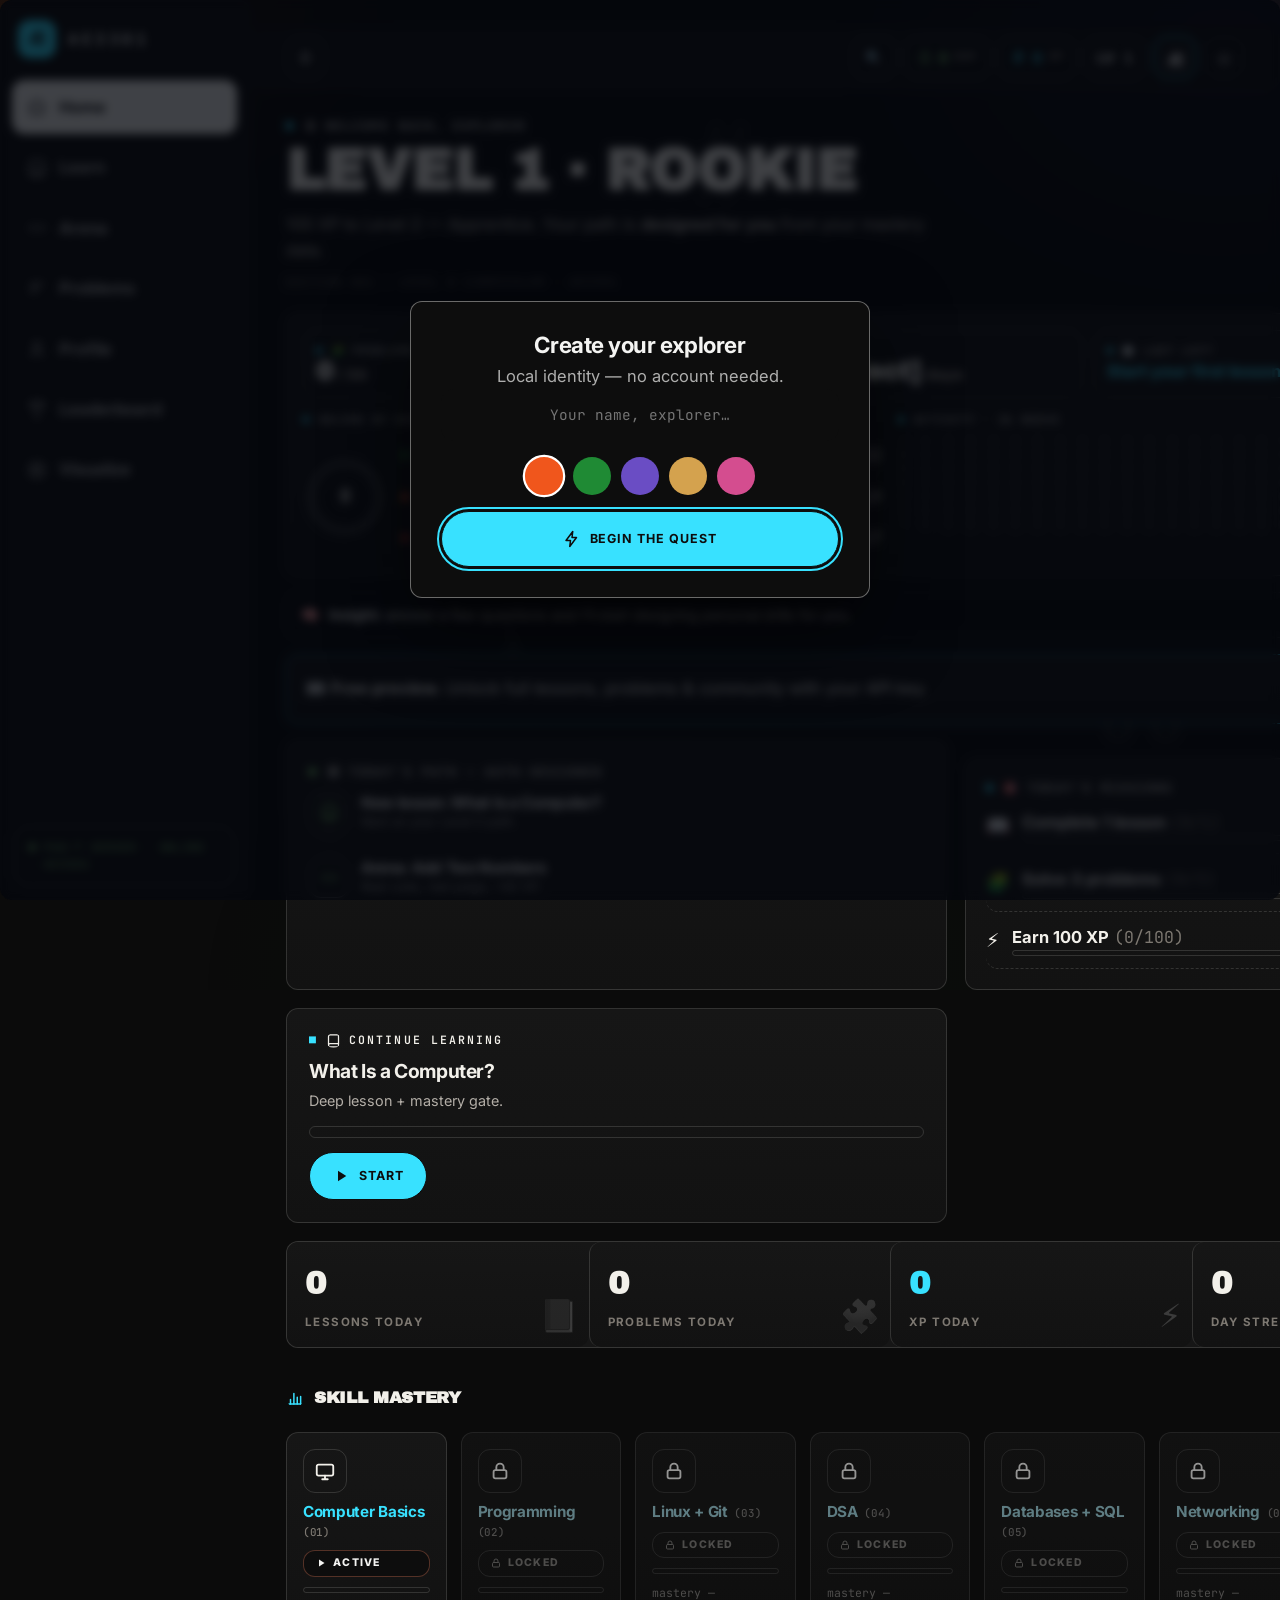
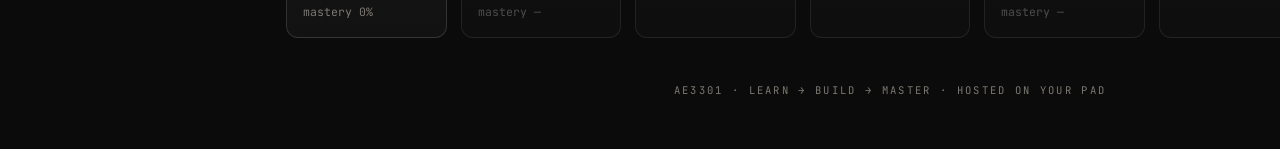
==== commit 5b768591: "Add viz-practical.js script to index.html" ====
--- a/index.html
+++ b/index.html
@@ -50,6 +50,7 @@
 <script src="js/viz-array.js"></script>
 <script src="js/viz-tree.js"></script>
 <script src="js/viz-code.js"></script>
+<script src="js/viz-practical.js"></script>
 <script type="module" src="js/viz-algos.js"></script>
 <script type="module" src="js/auth.js"></script>
 </body>
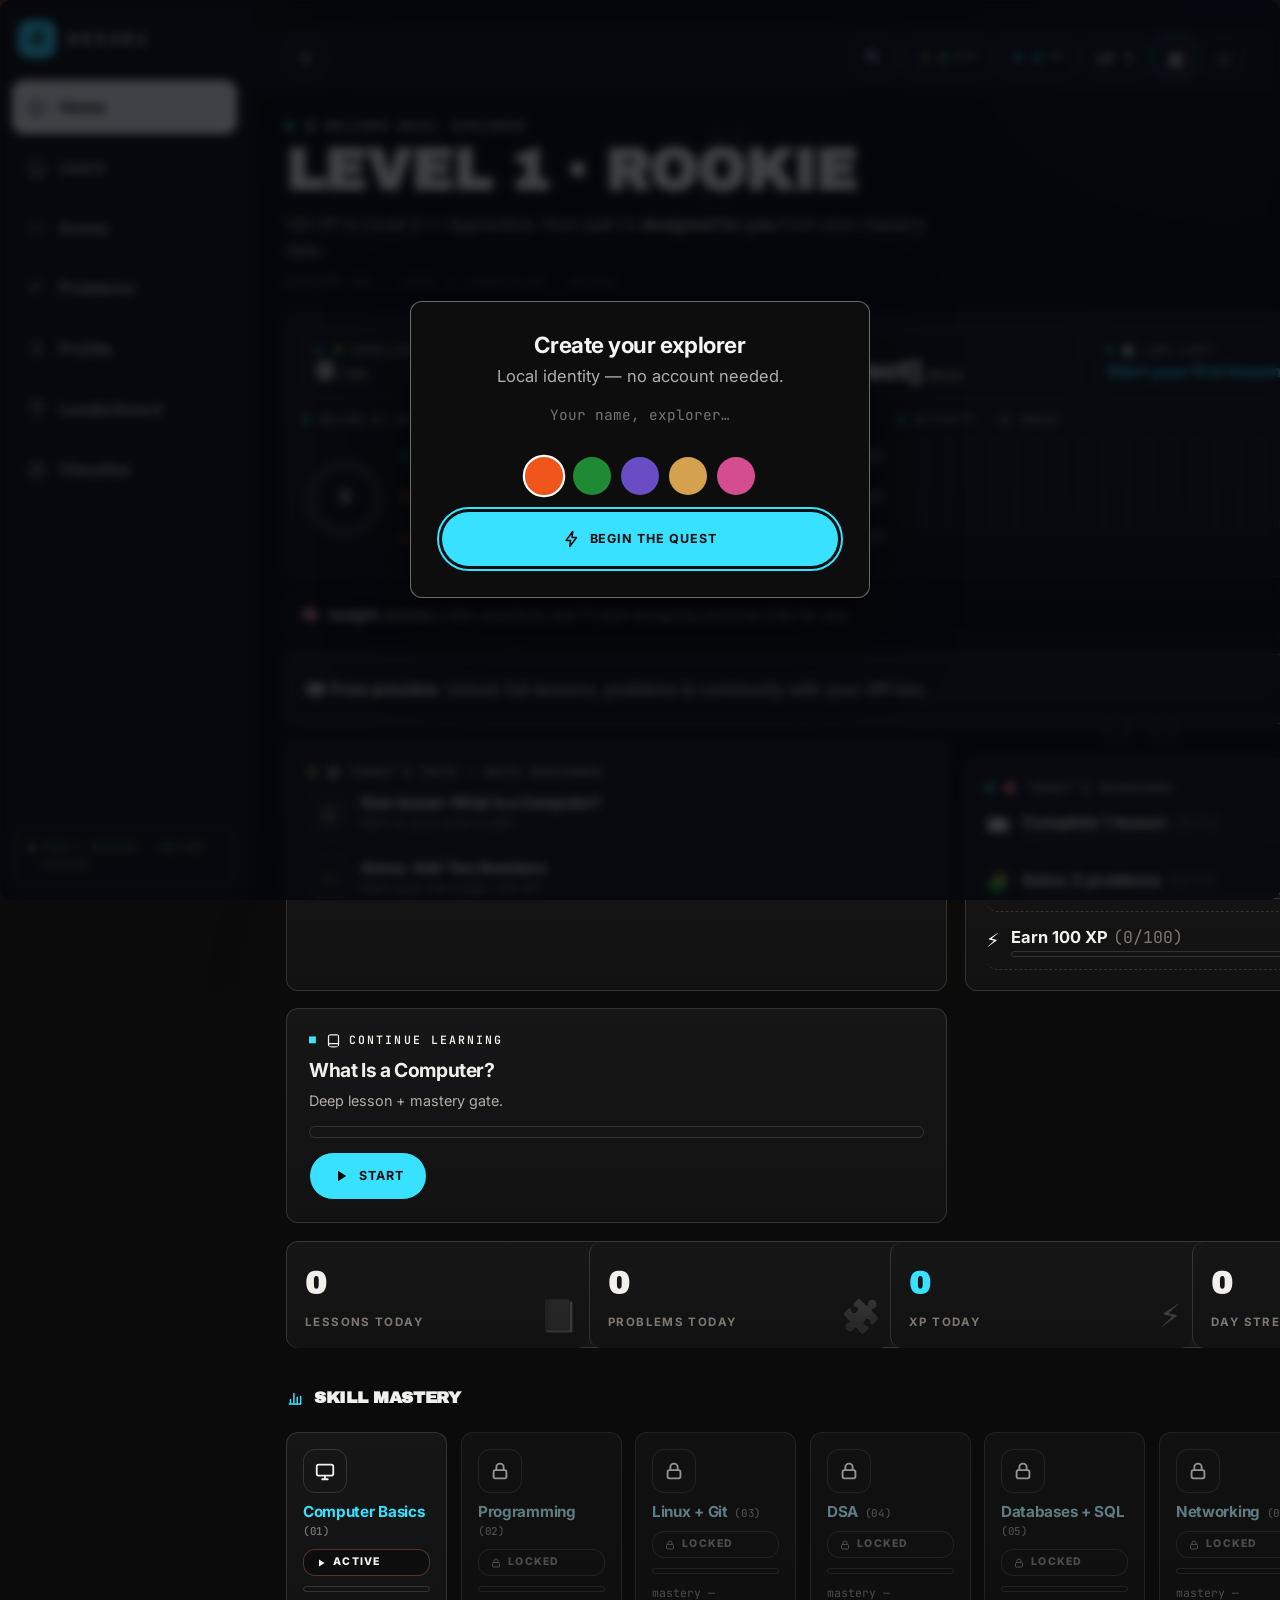
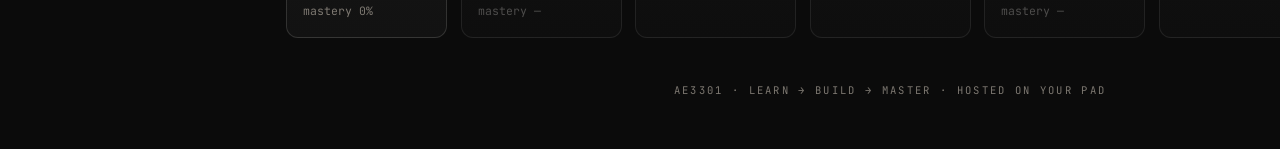
==== commit 25024536: "Add performance CSS and JS files" ====
--- a/index.html
+++ b/index.html
@@ -13,6 +13,7 @@
 <link rel="stylesheet" href="css/styles.css" />
 <link rel="stylesheet" href="css/polish.css" /> 
 <link rel="stylesheet" href="css/fix.css" />
+<link rel="stylesheet" href="css/perf.css" /> 
 </head>
 <body>
 <div id="app"></div>
@@ -53,5 +54,6 @@
 <script src="js/viz-practical.js"></script>
 <script type="module" src="js/viz-algos.js"></script>
 <script type="module" src="js/auth.js"></script>
+<script src="js/perf.js"></script>
 </body>
 </html>
--- a/css/perf.css
+++ b/css/perf.css
@@ -0,0 +1,5 @@
+/* AE3301 · PERF — render only what's visible (Google technique) */
+.card,.lesson-row,[data-post]{content-visibility:auto;contain-intrinsic-size:auto 220px}
+img{content-visibility:auto}
+*{-webkit-font-smoothing:antialiased}
+@media (prefers-reduced-motion:reduce){*{animation:none!important;transition:none!important}}
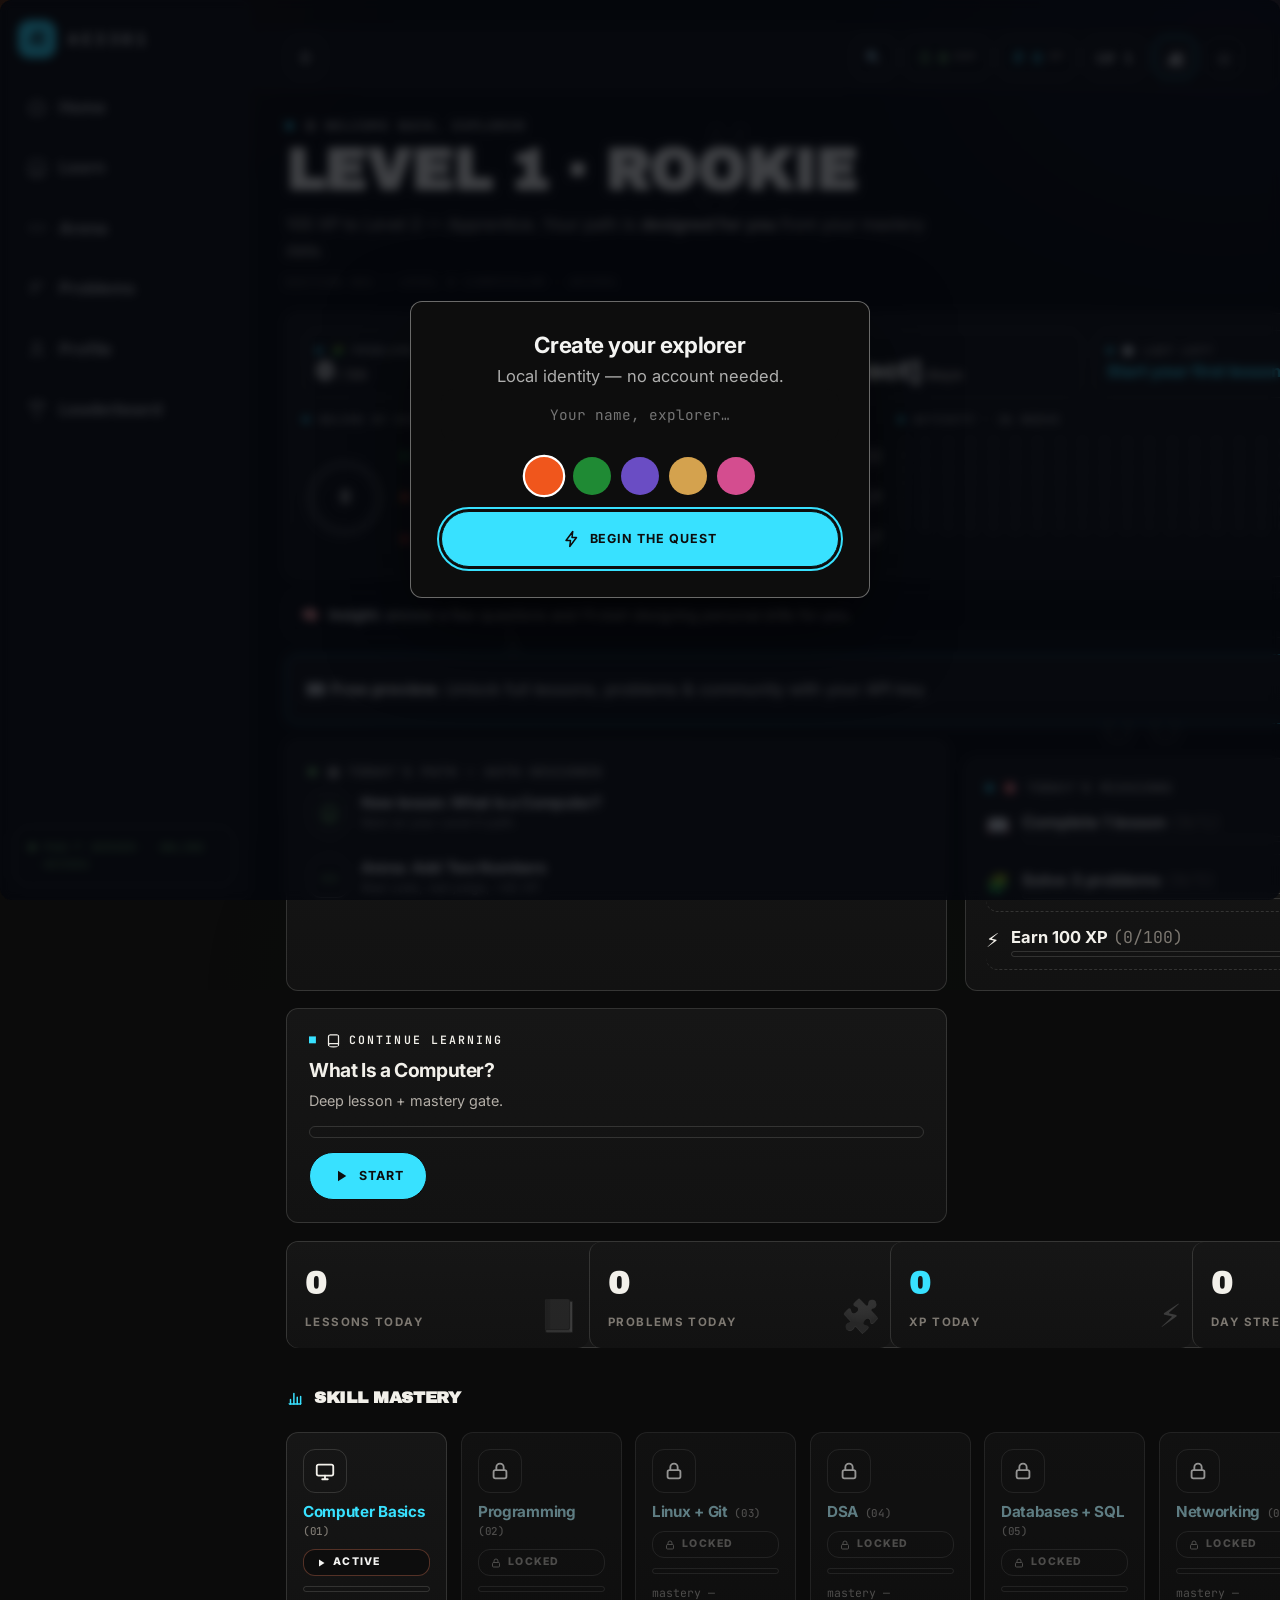
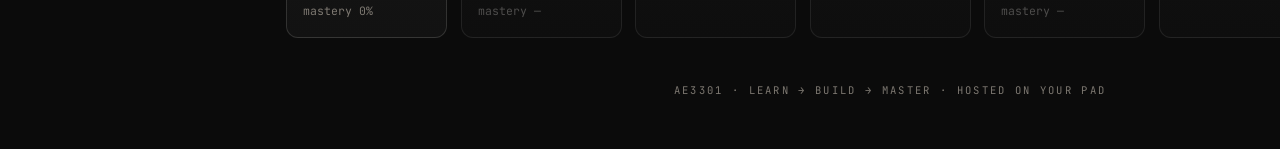
==== commit 358cbc2c: "Add viz-codes.js script to index.html" ====
--- a/index.html
+++ b/index.html
@@ -52,6 +52,7 @@
 <script src="js/viz-tree.js"></script>
 <script src="js/viz-code.js"></script>
 <script src="js/viz-practical.js"></script>
+<script src="js/viz-codes.js"></script>
 <script type="module" src="js/viz-algos.js"></script>
 <script type="module" src="js/auth.js"></script>
 <script src="js/perf.js"></script>
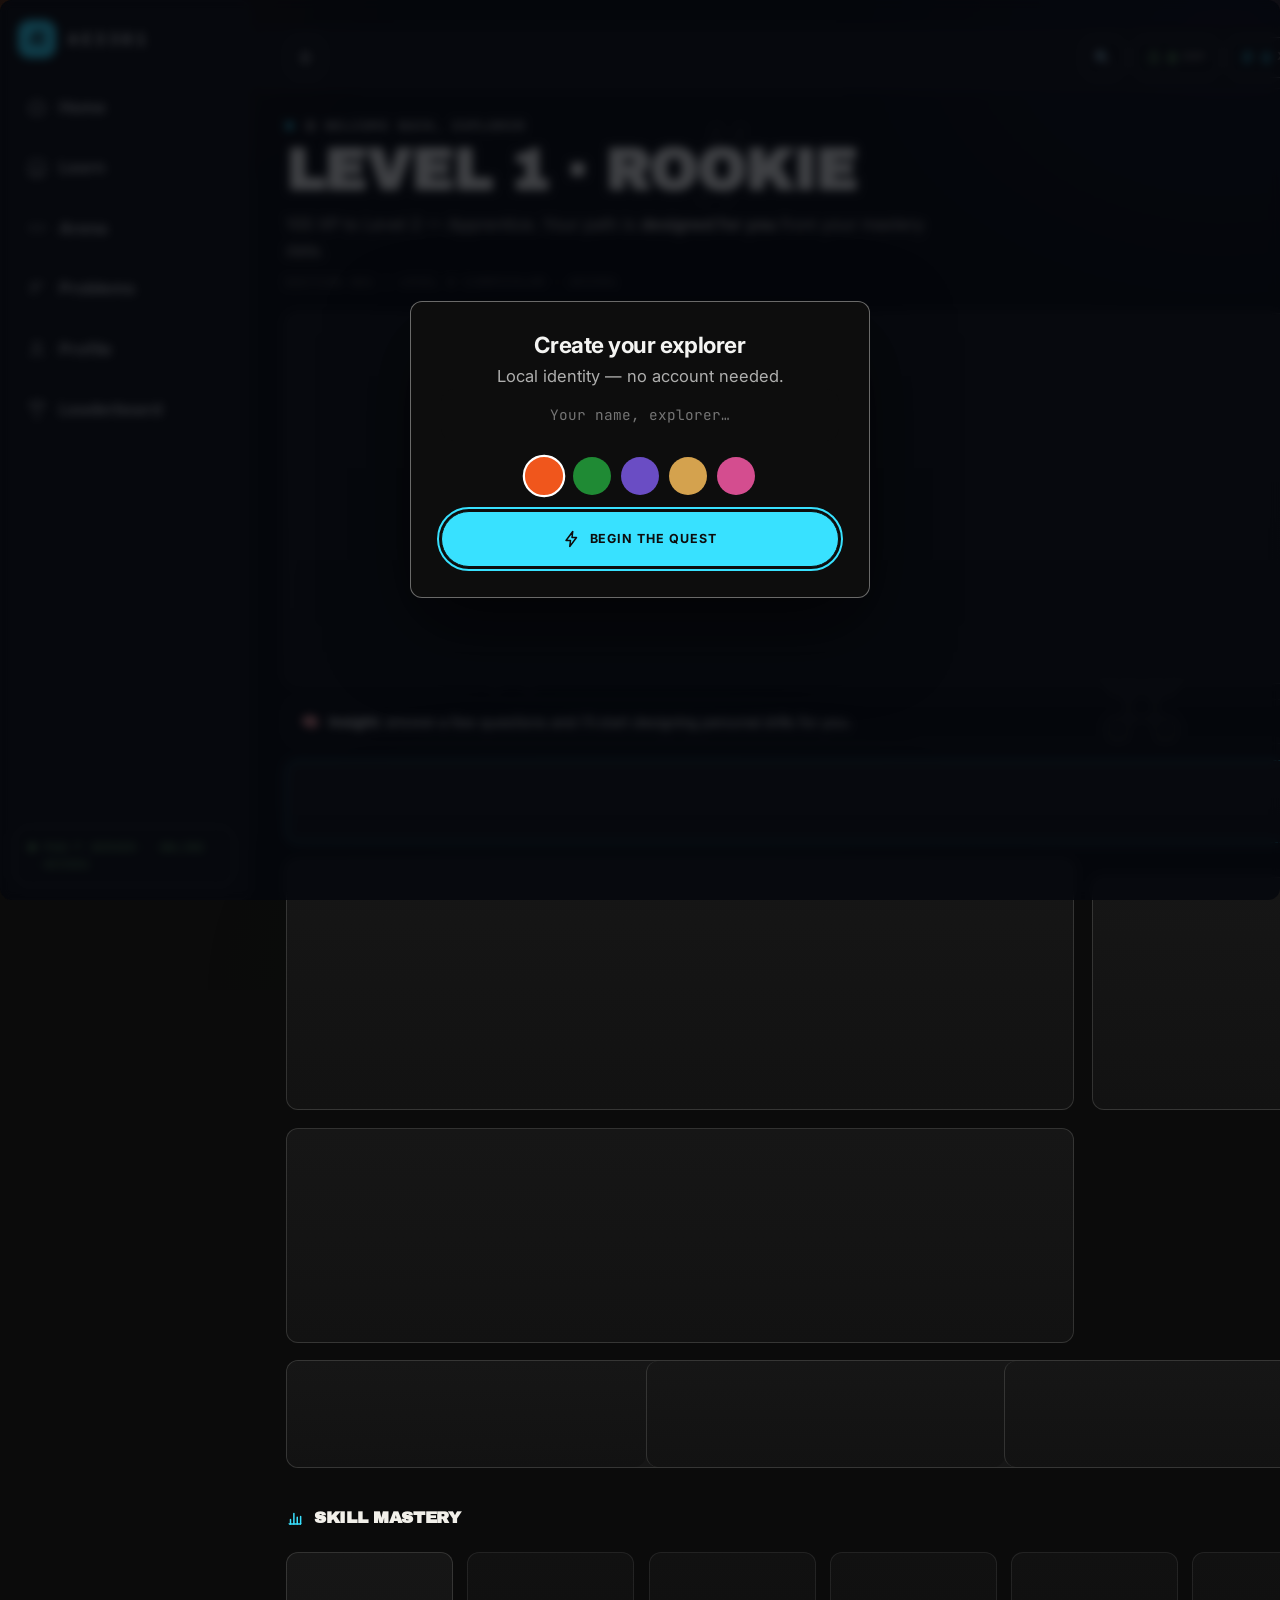
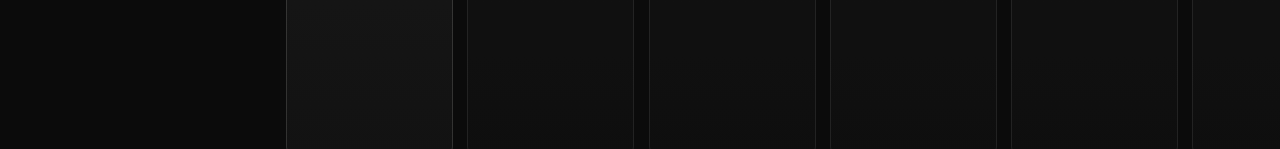
==== commit 1c941138: "Add viz-catalog.js script to index.html" ====
--- a/index.html
+++ b/index.html
@@ -53,6 +53,7 @@
 <script src="js/viz-code.js"></script>
 <script src="js/viz-practical.js"></script>
 <script src="js/viz-codes.js"></script>
+<script src="js/viz-catalog.js"></script>
 <script type="module" src="js/viz-algos.js"></script>
 <script type="module" src="js/auth.js"></script>
 <script src="js/perf.js"></script>
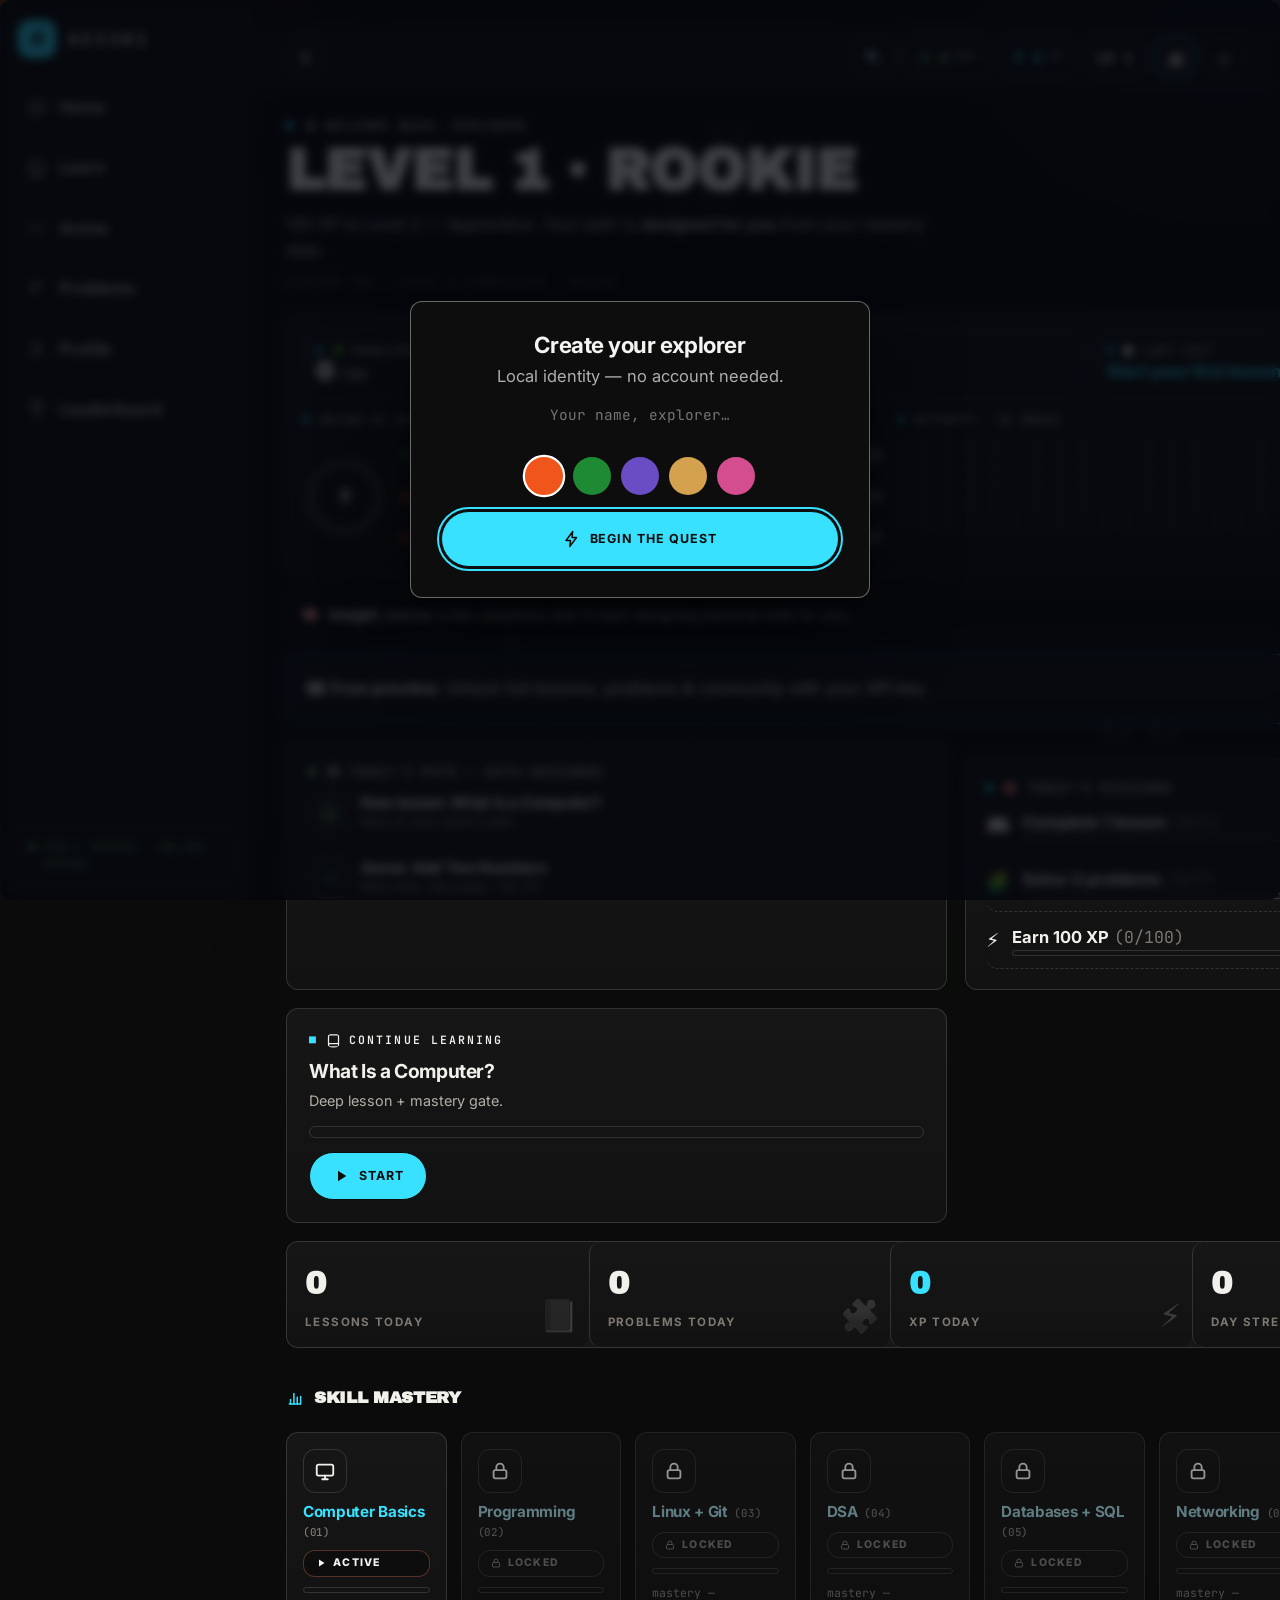
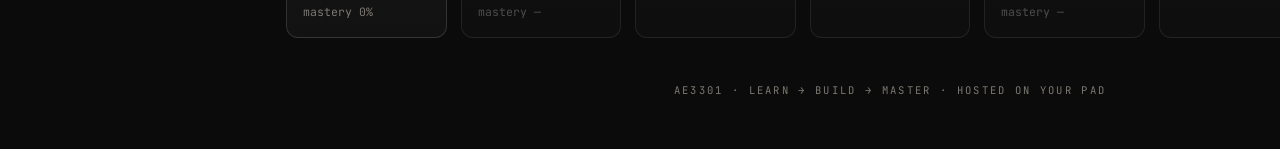
==== commit e9732c05: "Add new JavaScript files for visualization" ====
--- a/index.html
+++ b/index.html
@@ -54,6 +54,8 @@
 <script src="js/viz-practical.js"></script>
 <script src="js/viz-codes.js"></script>
 <script src="js/viz-catalog.js"></script>
+<script src="js/viz-matrix.js"></script>
+<script src="js/viz-dp.js"></script>
 <script type="module" src="js/viz-algos.js"></script>
 <script type="module" src="js/auth.js"></script>
 <script src="js/perf.js"></script>
--- a/css/perf.css
+++ b/css/perf.css
@@ -1,5 +1,7 @@
-/* AE3301 · PERF — render only what's visible (Google technique) */
-.card,.lesson-row,[data-post]{content-visibility:auto;contain-intrinsic-size:auto 220px}
-img{content-visibility:auto}
+/* AE3301 · PERF v2 — stability first on low-power GPUs */
+img{loading:lazy;decoding:async}
 *{-webkit-font-smoothing:antialiased}
+.sidebar,.topbar,.bottomnav{transform:none!important}
+#app::before,#app::after{display:none!important}
+[data-amb] span{animation:none!important}
 @media (prefers-reduced-motion:reduce){*{animation:none!important;transition:none!important}}
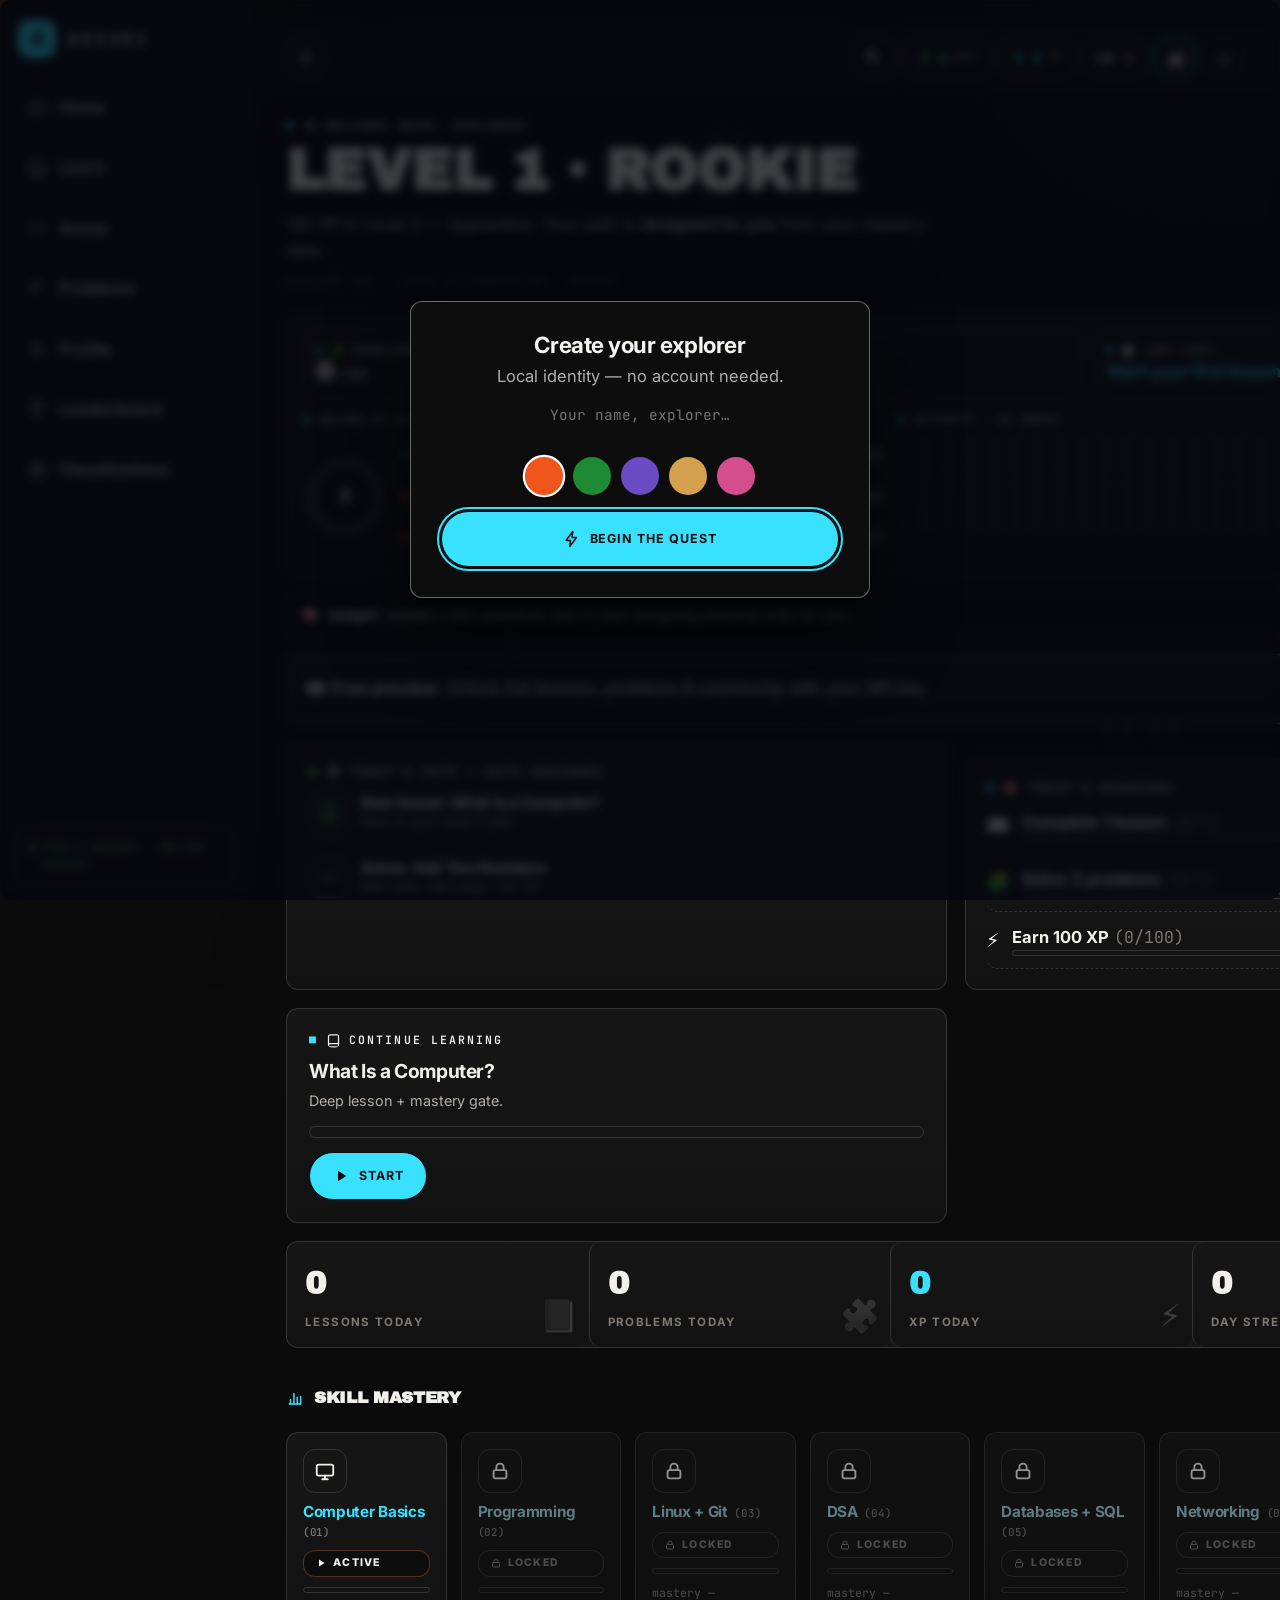
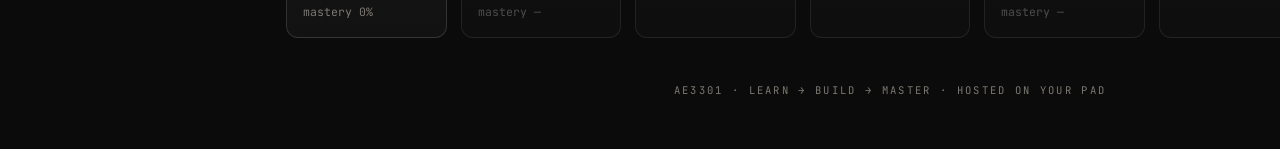
==== commit 761c150b: "Add viz-page.js script to index.html" ====
--- a/index.html
+++ b/index.html
@@ -57,6 +57,7 @@
 <script src="js/viz-matrix.js"></script>
 <script src="js/viz-dp.js"></script>
 <script type="module" src="js/viz-algos.js"></script>
+<script type="module" src="js/viz-page.js"></script>
 <script type="module" src="js/auth.js"></script>
 <script src="js/perf.js"></script>
 </body>
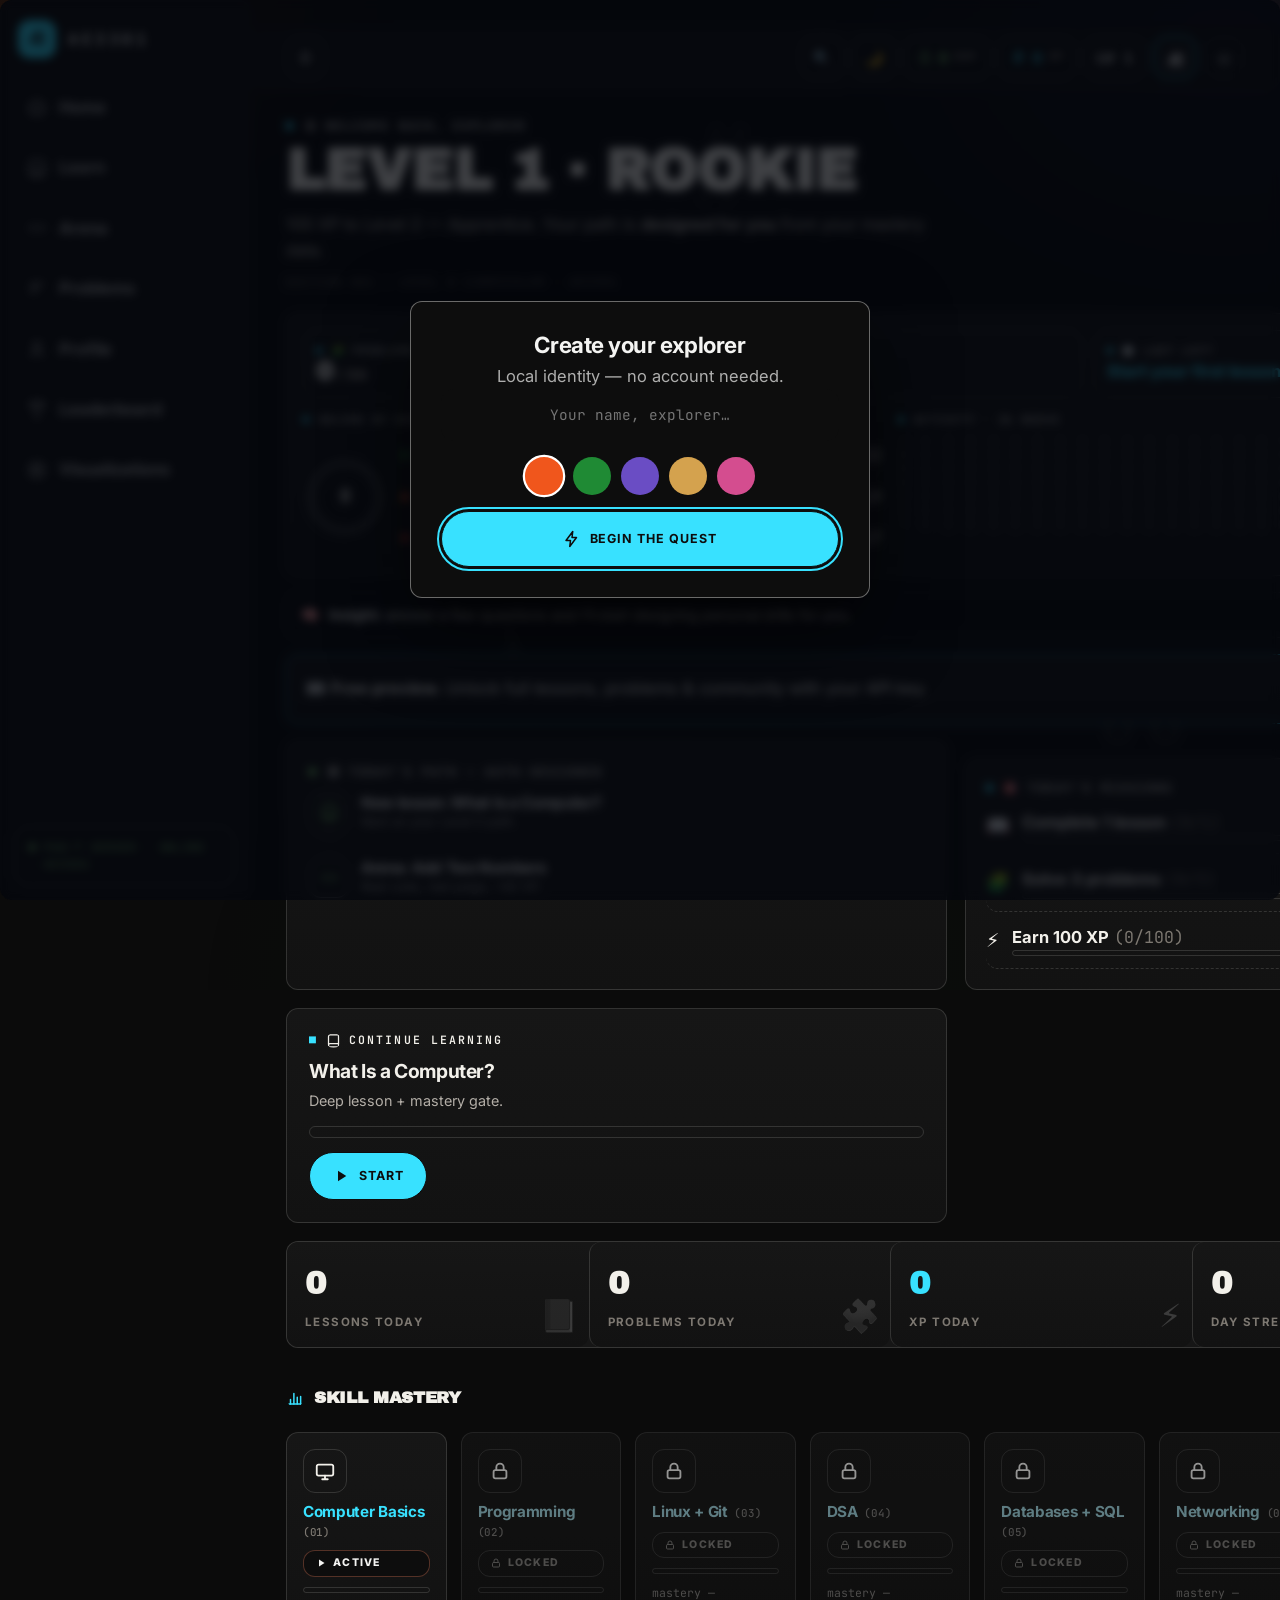
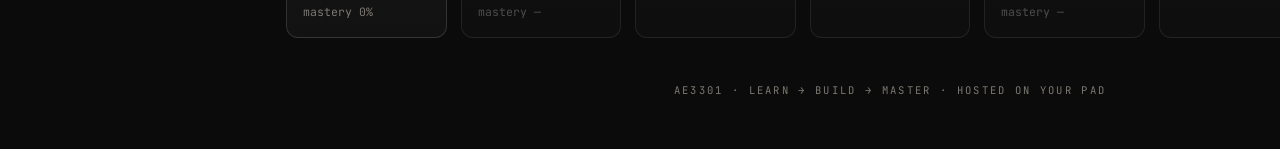
==== commit 622f3c2a: "Add layout.css and layout.js to index.html" ====
--- a/index.html
+++ b/index.html
@@ -14,6 +14,7 @@
 <link rel="stylesheet" href="css/polish.css" /> 
 <link rel="stylesheet" href="css/fix.css" />
 <link rel="stylesheet" href="css/perf.css" /> 
+<link rel="stylesheet" href="css/layout.css" />
 </head>
 <body>
 <div id="app"></div>
@@ -44,6 +45,7 @@
 <script type="module" src="js/problems.js"></script>
 <script type="module" src="js/lead2.js"></script>
 <script type="module" src="js/live.js"></script>
+<script src="js/layout.js"></script>
 <script type="module" src="js/gate.js"></script>
 <script type="module" src="js/hub.js"></script>
 <script type="module" src="js/toc.js"></script>
--- a/css/layout.css
+++ b/css/layout.css
@@ -0,0 +1,40 @@
+/* ================================================================
+   AE3301 · LAYOUT ENGINE — responsive shell, tokens, fs template
+   ================================================================ */
+:root { --btn-h: 44px; --side-w: 250px; }
+body[data-l="xs"] { --btn-h: 48px; }
+body[data-l="sm"] { --btn-h: 46px; }
+
+/* tablet portrait: slim icon sidebar */
+@media (max-width:1023px) {
+  .sidebar { width: 68px; }
+  .sidebar .nav-link span, .sidebar .side-brand b, .sidebar .side-foot { display: none; }
+  .topbar, main { margin-left: 68px !important; }
+}
+/* phones: no sidebar, bottom nav */
+@media (max-width:767px) {
+  .sidebar { display: none !important; }
+  .topbar, main { margin-left: 0 !important; }
+  .bottomnav { display: flex !important; }
+  main { padding-bottom: 76px !important; }
+  .card { padding: 14px !important; }
+  h1 { font-size: 1.5rem !important; }
+}
+
+/* toolbar flow (overflow resolver support) */
+.hdr-chips { position: relative; flex-wrap: nowrap; overflow: hidden; }
+.flow-pop { position: fixed; z-index: 12000; background: var(--panel); border: 1px solid var(--line);
+  border-radius: 14px; padding: 8px; display: flex; flex-direction: column; gap: 6px;
+  box-shadow: 0 16px 40px rgba(0,0,0,.4); }
+
+/* fullscreen: hide the whole shell */
+body.ae-fs .sidebar, body.ae-fs .topbar, body.ae-fs .bottomnav { display: none !important; }
+body.ae-fs main { margin: 0 !important; padding: 0 !important; max-width: none !important; }
+
+/* fullscreen viz fills the screen */
+[data-vz].vzfs { padding: 10px 16px; }
+[data-vz].vzfs .vz-grid { min-height: calc(100dvh - 120px); align-items: stretch; }
+[data-vz].vzfs [data-mid] .card { height: 100%; }
+
+/* touch tokens */
+body[data-l="xs"] .btn, body[data-l="sm"] .btn { min-height: var(--btn-h); }
